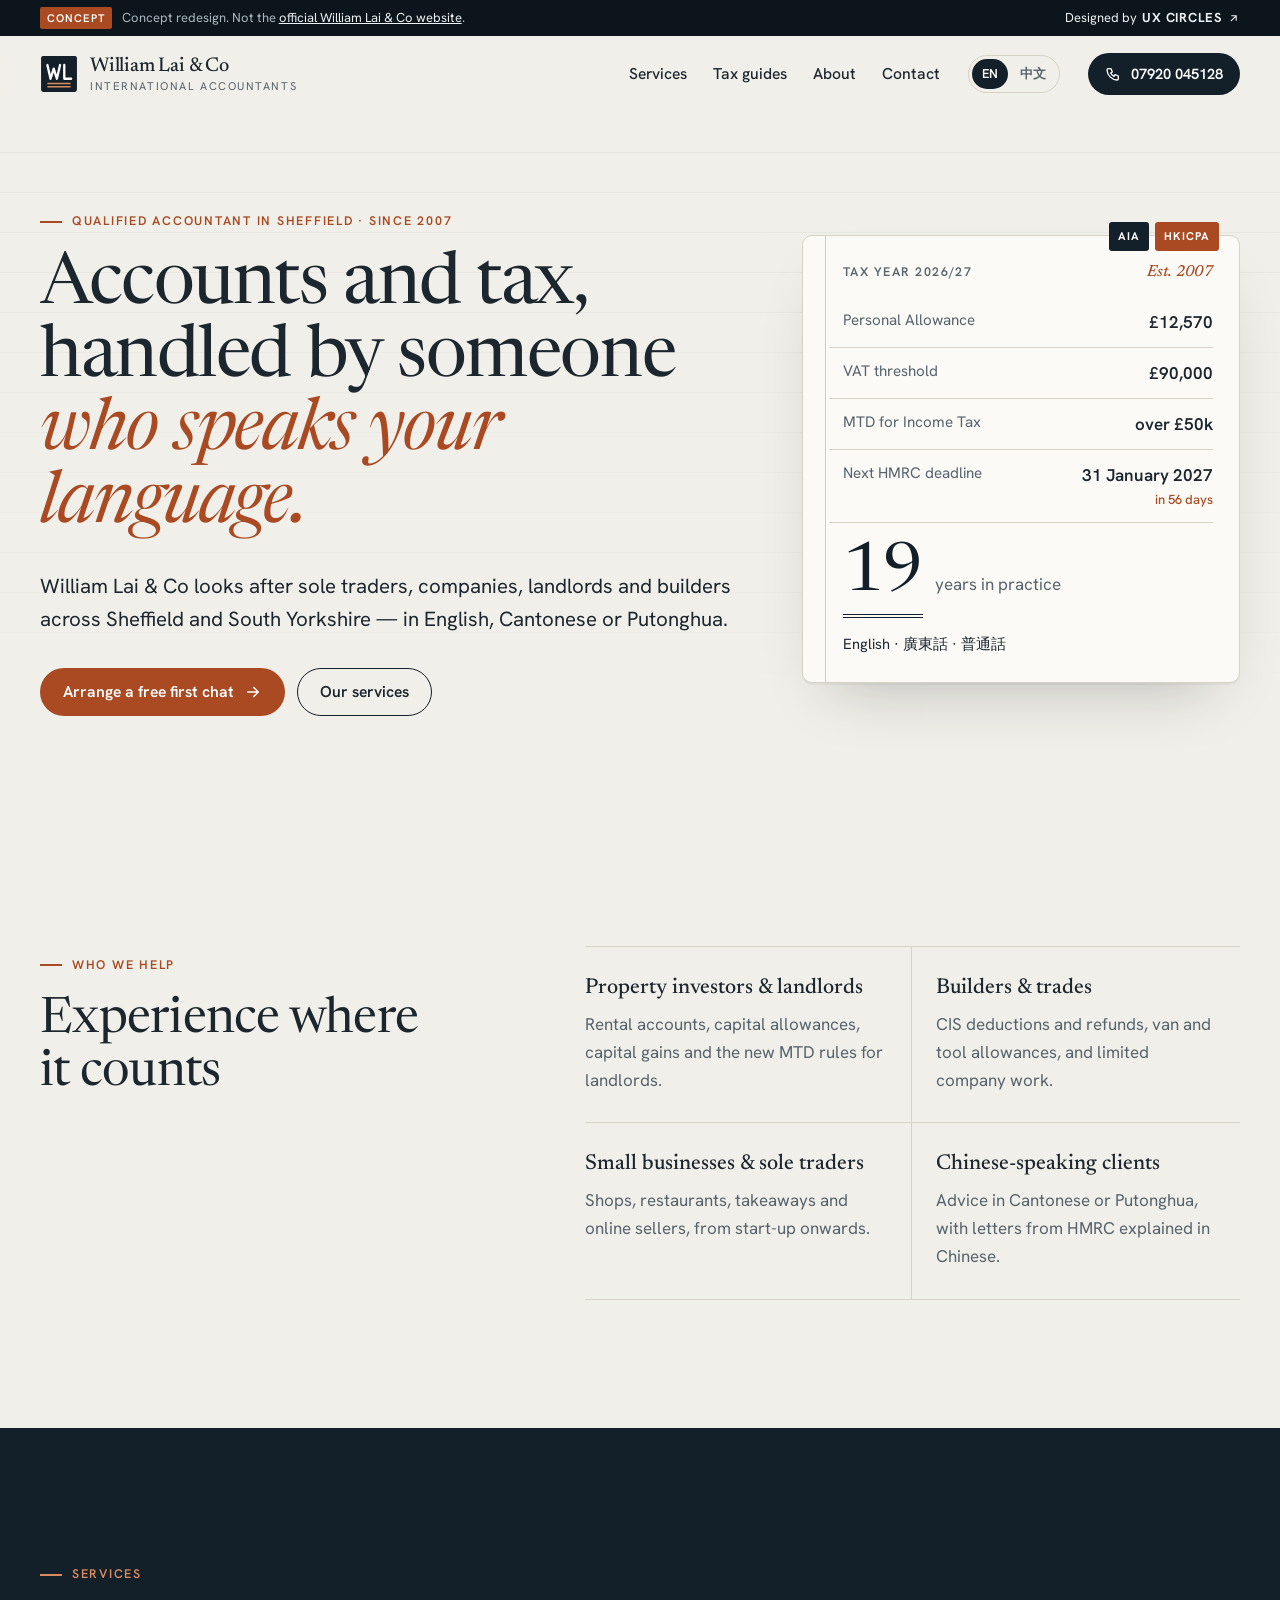
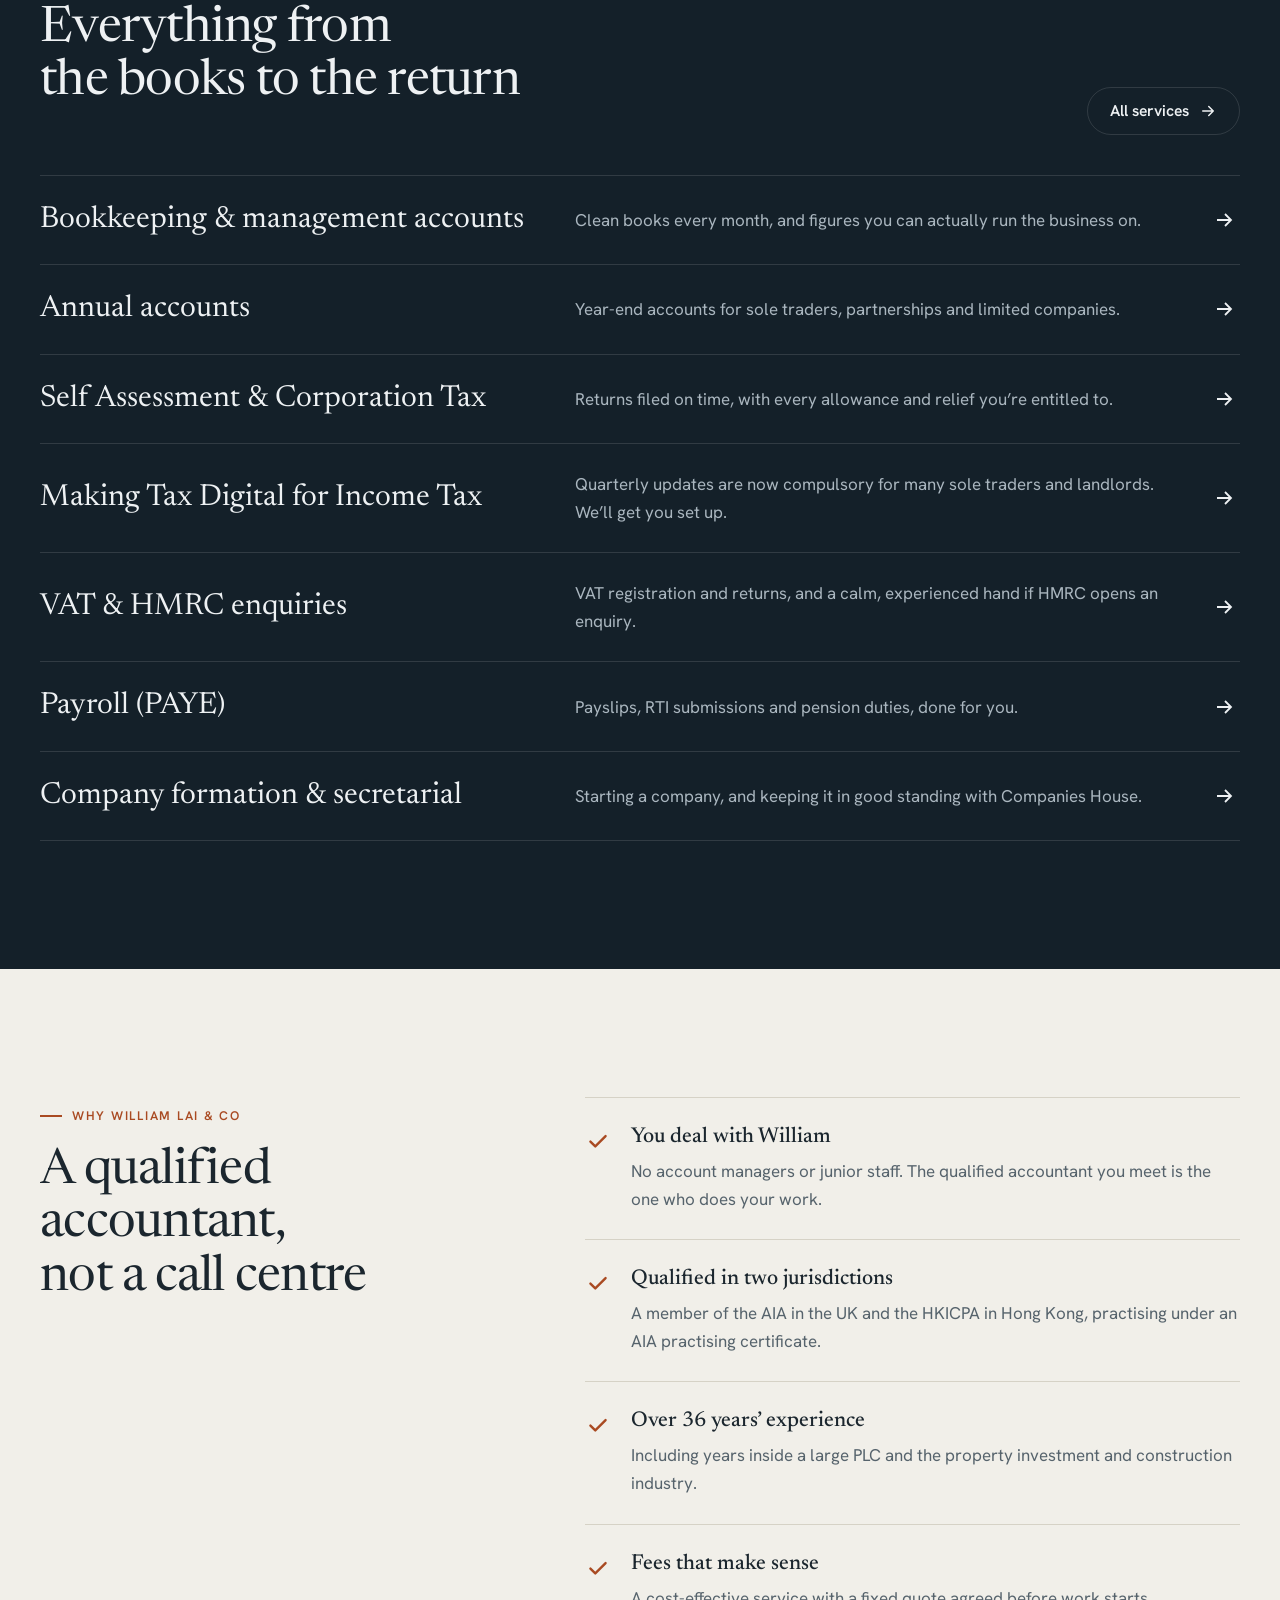
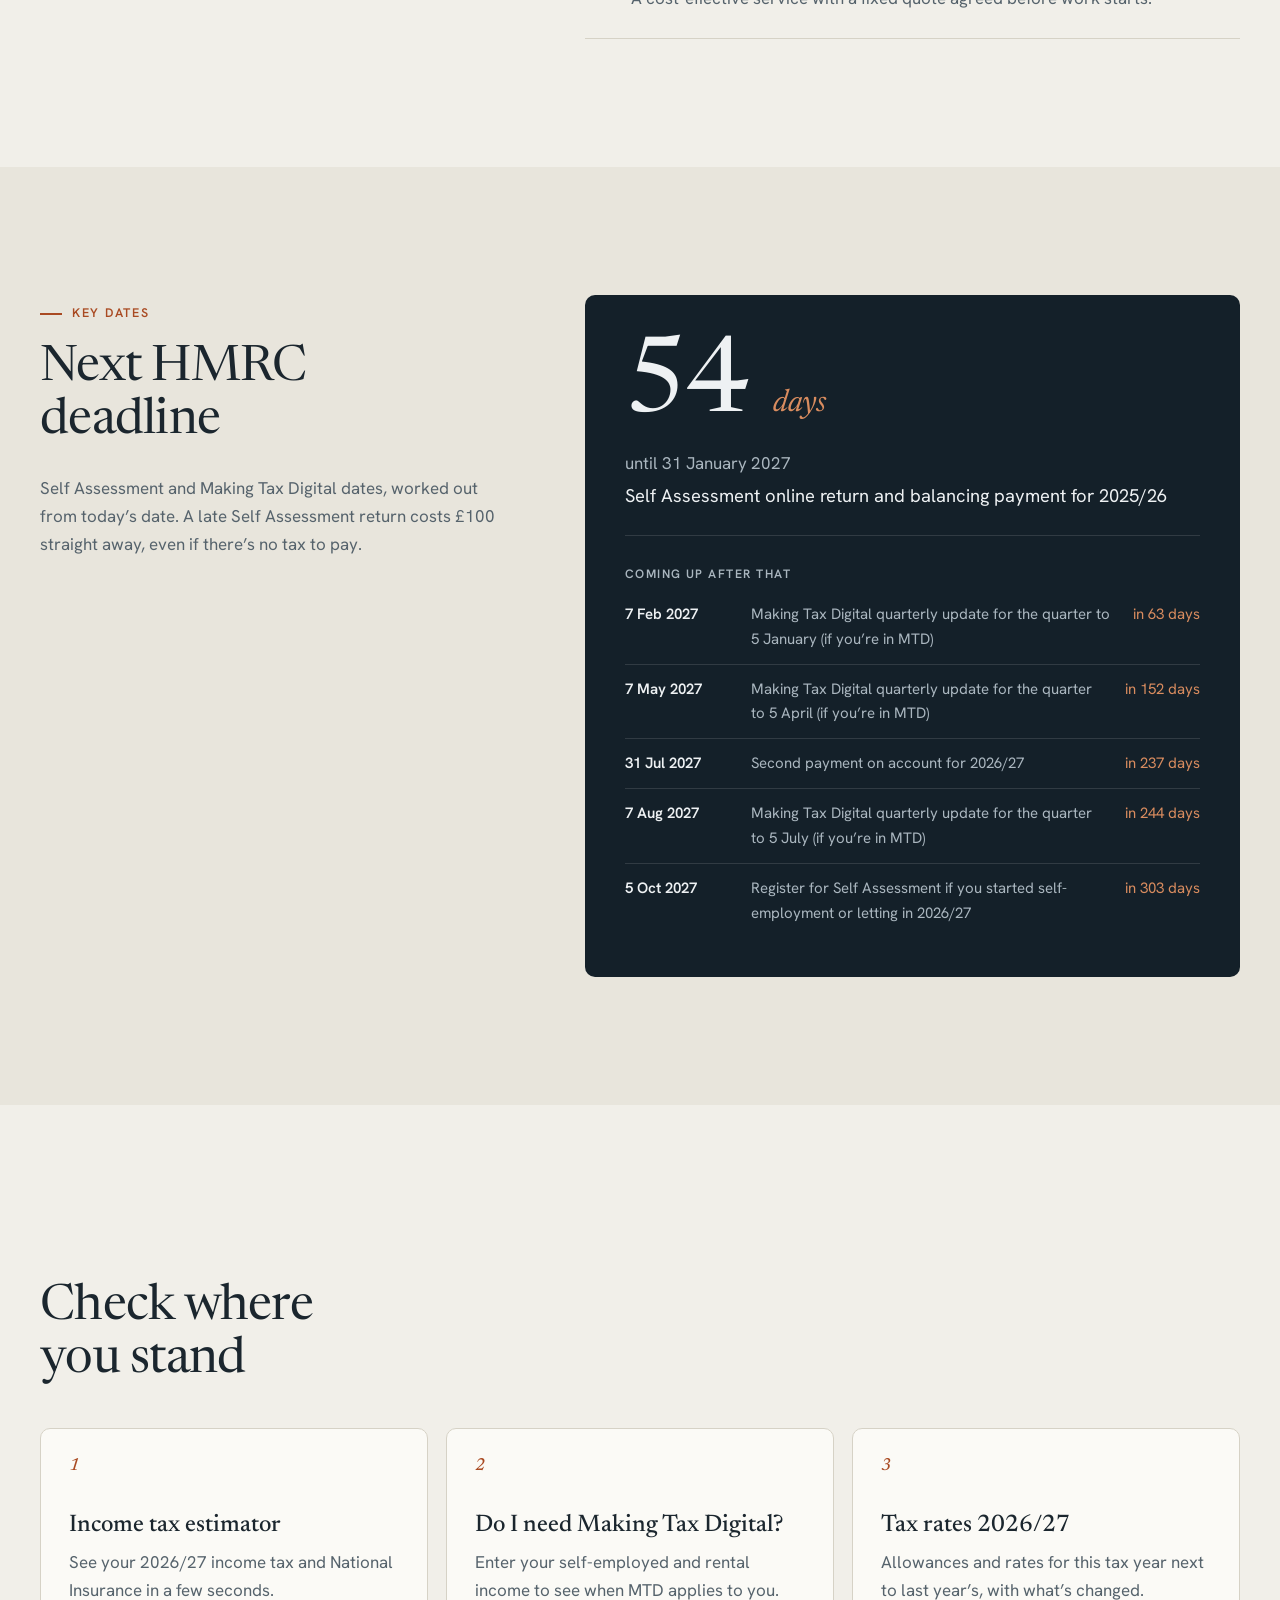
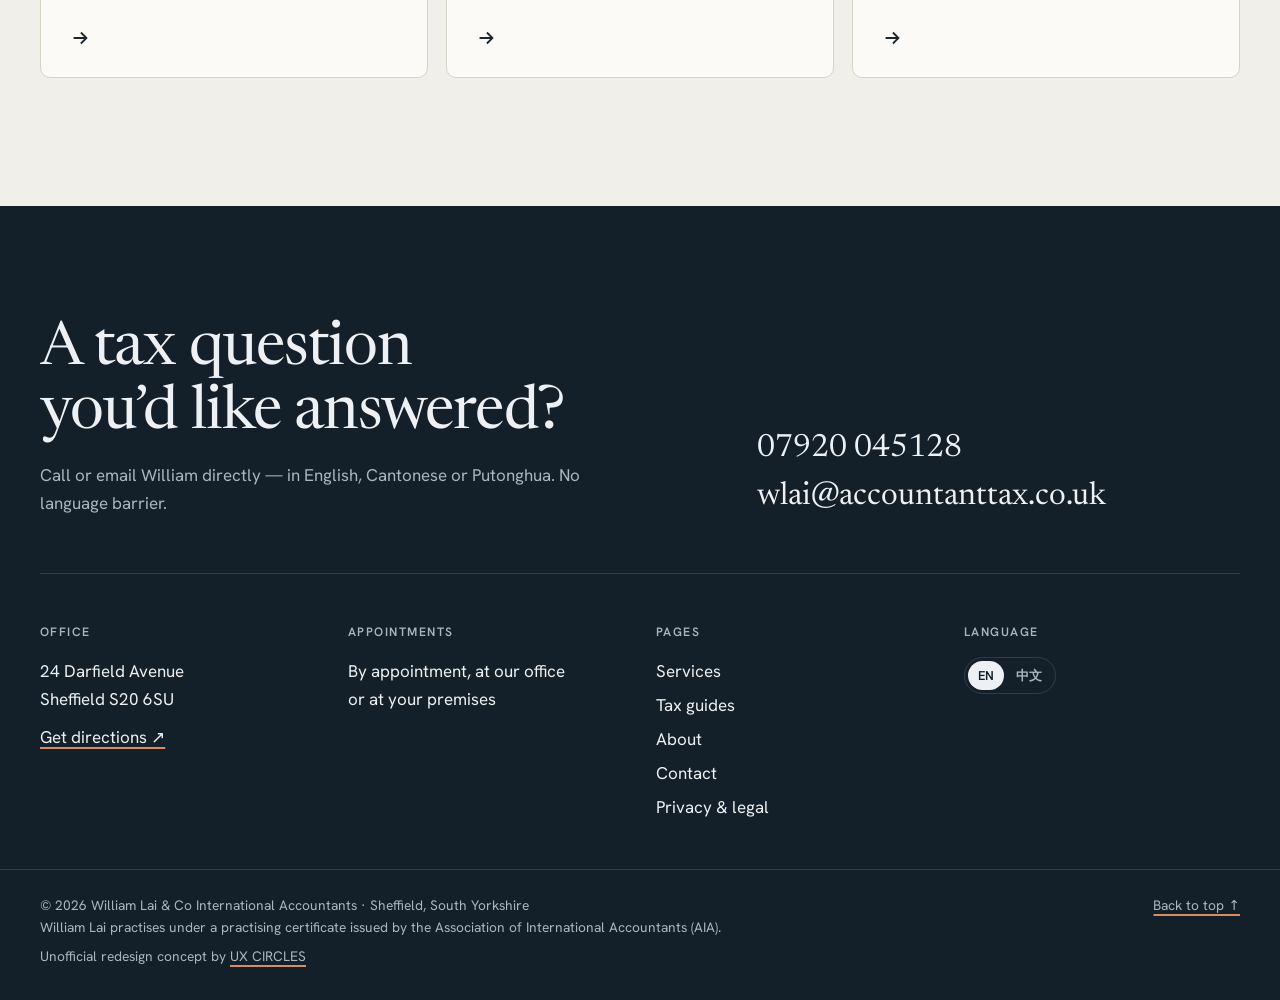
==== index.html @ cf42d985 "Redesign William Lai & Co website (EN + 繁體中文) Static, bilingual concept redesign of accountanttax.co" ====
<!doctype html>
<html lang="en-GB">
<head>
<meta charset="utf-8">
<meta name="viewport" content="width=device-width, initial-scale=1">
<title>William Lai &amp; Co | Accountants in Sheffield · English &amp; Chinese</title>
<meta name="description" content="Qualified accountant in Sheffield since 2007: accounts, Self Assessment, Corporation Tax, VAT, payroll and Making Tax Digital. English, Cantonese and Putonghua.">
<link rel="canonical" href="https://accountanttax.co.uk/">
<link rel="alternate" hreflang="en-GB" href="https://accountanttax.co.uk/">
<link rel="alternate" hreflang="zh-Hant" href="https://accountanttax.co.uk/zh/">
<link rel="alternate" hreflang="x-default" href="https://accountanttax.co.uk/">
<meta property="og:title" content="William Lai &amp; Co | Accountants in Sheffield · English &amp; Chinese">
<meta property="og:description" content="Qualified accountant in Sheffield since 2007: accounts, Self Assessment, Corporation Tax, VAT, payroll and Making Tax Digital. English, Cantonese and Putonghua.">
<meta property="og:type" content="website">
<meta property="og:locale" content="en_GB">
<meta name="theme-color" content="#f1efe9">
<link rel="icon" href="assets/img/favicon.svg" type="image/svg+xml">
<link rel="icon" href="assets/img/favicon.png" type="image/png" sizes="64x64">
<link rel="apple-touch-icon" href="assets/img/apple-touch-icon.png">
<link rel="preload" href="assets/fonts/newsreader.woff2" as="font" type="font/woff2" crossorigin>
<link rel="preload" href="assets/fonts/hanken-grotesk.woff2" as="font" type="font/woff2" crossorigin>
<link rel="stylesheet" href="assets/css/style.css?v=17b1a040">
<script>document.documentElement.classList.add("js")</script>
<script type="application/ld+json">{"@context": "https://schema.org", "@type": "AccountingService", "name": "William Lai & Co International Accountants", "url": "https://accountanttax.co.uk/", "telephone": "+44 7920 045128", "email": "wlai@accountanttax.co.uk", "foundingDate": "2007", "founder": {"@type": "Person", "name": "William Lai", "memberOf": [{"@type": "Organization", "name": "Association of International Accountants"}, {"@type": "Organization", "name": "Hong Kong Institute of Certified Public Accountants"}]}, "address": {"@type": "PostalAddress", "streetAddress": "24 Darfield Avenue", "addressLocality": "Sheffield", "postalCode": "S20 6SU", "addressCountry": "GB"}, "areaServed": ["Sheffield", "South Yorkshire", "United Kingdom"], "knowsLanguage": ["en", "yue", "cmn"]}</script>
</head>
<body class="home">
<a class="skip" href="#main">Skip to content</a>
<div class="concept-bar" role="note">
  <div class="wrap concept-inner">
    <p><span class="concept-tag">Concept</span><span class="concept-long">Concept redesign. Not the <a href="https://accountanttax.co.uk/" target="_blank" rel="noopener">official William Lai &amp; Co website</a>.</span></p>
    <a href="https://ux-circles.com/web" target="_blank" rel="noopener"><span class="concept-by">Designed by </span><strong>UX CIRCLES</strong> <svg viewBox="0 0 24 24" aria-hidden="true"><path d="M7 17 17 7M8 7h9v9"/></svg></a>
  </div>
</div>
<header class="site-header" data-header>
  <div class="wrap header-inner">
    <a class="brand" href="./" aria-label="William Lai &amp; Co — home">
      <svg class="mark" viewBox="0 0 36 36" aria-hidden="true">
  <rect class="mark-box" x="1" y="1" width="34" height="34" rx="2"/>
  <path class="mark-wl" d="M7 9.5l3 13 3-9.5 3 9.5 3-13M23 9.5v13h6.5"/>
  <path class="mark-rule" d="M7 27h22M7 30h22"/>
</svg>
      <span class="brand-text"><span class="brand-name">William Lai &amp; Co</span><span class="brand-sub">International Accountants</span></span>
    </a>
    <nav class="main-nav" aria-label="Main"><a href="services.html">Services</a><a href="guides.html">Tax guides</a><a href="about.html">About</a><a href="contact.html">Contact</a></nav>
    <div class="lang" role="group" aria-label="Language / 語言"><a href="./" lang="en-GB" hreflang="en-GB" aria-current="true">EN</a><a href="zh/" lang="zh-Hant" hreflang="zh-Hant">中文</a></div>
    <a class="btn btn-ink header-cta" href="tel:+447920045128"><svg viewBox="0 0 24 24" aria-hidden="true"><path d="M5 4h4l2 5-2.5 1.5a11 11 0 0 0 5 5L15 13l5 2v4a2 2 0 0 1-2 2A16 16 0 0 1 3 6a2 2 0 0 1 2-2"/></svg><span>07920 045128</span></a>
    <button class="menu-btn" aria-expanded="false" aria-controls="menu"><span class="menu-lines"><span></span><span></span></span><span class="sr">Menu</span></button>
  </div>
</header>
<div class="menu" id="menu" hidden>
  <div class="wrap menu-inner">
    <ul class="menu-links"><li><a href="services.html">Services</a></li><li><a href="guides.html">Tax guides</a></li><li><a href="about.html">About</a></li><li><a href="contact.html">Contact</a></li></ul>
    <div class="menu-foot">
      <a href="tel:+447920045128">07920 045128</a>
      <a href="mailto:wlai@accountanttax.co.uk">wlai@accountanttax.co.uk</a>
      <div class="lang" role="group" aria-label="Language / 語言"><a href="./" lang="en-GB" hreflang="en-GB" aria-current="true">EN</a><a href="zh/" lang="zh-Hant" hreflang="zh-Hant">中文</a></div>
    </div>
  </div>
</div>
<main id="main">
<section class="hero">
  <div class="wrap hero-grid">
    <div class="hero-copy">
      <p class="label reveal-up">Qualified accountant in Sheffield · since 2007</p>
      <h1 class="display split"><span class="line"><span>Accounts and tax,</span></span><span class="line"><span>handled by someone</span></span><span class="line"><span><em>who speaks your language.</em></span></span></h1>
      <p class="lead reveal-up">William Lai &amp; Co looks after sole traders, companies, landlords and builders across Sheffield and South Yorkshire — in English, Cantonese or Putonghua.</p>
      <div class="hero-ctas reveal-up"><a class="btn btn-accent" href="contact.html"><span>Arrange a free first chat</span><svg viewBox="0 0 24 24" aria-hidden="true"><path d="M5 12h14M13 6l6 6-6 6"/></svg></a><a class="btn btn-line" href="services.html">Our services</a></div>
    </div>
    <aside class="ledger reveal-up" aria-label="Tax year 2026/27">
      <p class="ledger-h"><span>Tax year 2026/27</span><span class="ledger-est">Est. 2007</span></p>
      <dl class="ledger-rows">
        <div><dt>Personal Allowance</dt><dd>£12,570</dd></div>
        <div><dt>VAT threshold</dt><dd>£90,000</dd></div>
        <div><dt>MTD for Income Tax</dt><dd>over £50k</dd></div>
        <div class="ledger-next" data-next-deadline hidden><dt>Next HMRC deadline</dt><dd><span data-dl-date></span><small data-dl-in></small></dd></div>
      </dl>
      <div class="ledger-total">
        <p><span class="ledger-num" data-since="2007">19</span><span>years in practice</span></p>
        <p class="ledger-langs">English · 廣東話 · 普通話</p>
      </div>
      <div class="ledger-badges"><span>AIA</span><span>HKICPA</span></div>
    </aside>
  </div>
</section>

<section class="section" aria-labelledby="who-h">
  <div class="wrap split-grid">
    <div class="sticky-col">
      <p class="label reveal-up">Who we help</p>
      <h2 class="h2 split" id="who-h"><span class="line"><span>Experience where</span></span><span class="line"><span>it counts</span></span></h2>
    </div>
    <ul class="who-list">
        <li class="who-item reveal-up"><h3>Property investors &amp; landlords</h3><p>Rental accounts, capital allowances, capital gains and the new MTD rules for landlords.</p></li>
        <li class="who-item reveal-up"><h3>Builders &amp; trades</h3><p>CIS deductions and refunds, van and tool allowances, and limited company work.</p></li>
        <li class="who-item reveal-up"><h3>Small businesses &amp; sole traders</h3><p>Shops, restaurants, takeaways and online sellers, from start-up onwards.</p></li>
        <li class="who-item reveal-up"><h3>Chinese-speaking clients</h3><p>Advice in Cantonese or Putonghua, with letters from HMRC explained in Chinese.</p></li>
    </ul>
  </div>
</section>

<section class="section section-ink" aria-labelledby="svc-h">
  <div class="wrap">
    <div class="sec-head">
      <div><p class="label reveal-up">Services</p>
      <h2 class="h2 split" id="svc-h"><span class="line"><span>Everything from</span></span><span class="line"><span>the books to the return</span></span></h2></div>
      <a class="btn btn-on-ink" href="services.html"><span>All services</span><svg viewBox="0 0 24 24" aria-hidden="true"><path d="M5 12h14M13 6l6 6-6 6"/></svg></a>
    </div>
    <ul class="svc-list">
        <li class="svc-row reveal-up"><a href="services.html#bookkeeping"><span class="svc-t">Bookkeeping &amp; management accounts</span><span class="svc-s">Clean books every month, and figures you can actually run the business on.</span><svg viewBox="0 0 24 24" aria-hidden="true"><path d="M5 12h14M13 6l6 6-6 6"/></svg></a></li>
        <li class="svc-row reveal-up"><a href="services.html#accounts"><span class="svc-t">Annual accounts</span><span class="svc-s">Year-end accounts for sole traders, partnerships and limited companies.</span><svg viewBox="0 0 24 24" aria-hidden="true"><path d="M5 12h14M13 6l6 6-6 6"/></svg></a></li>
        <li class="svc-row reveal-up"><a href="services.html#tax"><span class="svc-t">Self Assessment &amp; Corporation Tax</span><span class="svc-s">Returns filed on time, with every allowance and relief you’re entitled to.</span><svg viewBox="0 0 24 24" aria-hidden="true"><path d="M5 12h14M13 6l6 6-6 6"/></svg></a></li>
        <li class="svc-row reveal-up"><a href="services.html#mtd"><span class="svc-t">Making Tax Digital for Income Tax</span><span class="svc-s">Quarterly updates are now compulsory for many sole traders and landlords. We’ll get you set up.</span><svg viewBox="0 0 24 24" aria-hidden="true"><path d="M5 12h14M13 6l6 6-6 6"/></svg></a></li>
        <li class="svc-row reveal-up"><a href="services.html#vat"><span class="svc-t">VAT &amp; HMRC enquiries</span><span class="svc-s">VAT registration and returns, and a calm, experienced hand if HMRC opens an enquiry.</span><svg viewBox="0 0 24 24" aria-hidden="true"><path d="M5 12h14M13 6l6 6-6 6"/></svg></a></li>
        <li class="svc-row reveal-up"><a href="services.html#payroll"><span class="svc-t">Payroll (PAYE)</span><span class="svc-s">Payslips, RTI submissions and pension duties, done for you.</span><svg viewBox="0 0 24 24" aria-hidden="true"><path d="M5 12h14M13 6l6 6-6 6"/></svg></a></li>
        <li class="svc-row reveal-up"><a href="services.html#company"><span class="svc-t">Company formation &amp; secretarial</span><span class="svc-s">Starting a company, and keeping it in good standing with Companies House.</span><svg viewBox="0 0 24 24" aria-hidden="true"><path d="M5 12h14M13 6l6 6-6 6"/></svg></a></li>
    </ul>
  </div>
</section>

<section class="section" aria-labelledby="why-h">
  <div class="wrap split-grid">
    <div class="sticky-col">
      <p class="label reveal-up">Why William Lai &amp; Co</p>
      <h2 class="h2 split" id="why-h"><span class="line"><span>A qualified accountant,</span></span><span class="line"><span>not a call centre</span></span></h2>
    </div>
    <ul class="why-list">
        <li class="why-item reveal-up"><svg viewBox="0 0 24 24" aria-hidden="true"><path d="m5 12.5 4.5 4.5L19 7.5"/></svg><div><h3>You deal with William</h3><p>No account managers or junior staff. The qualified accountant you meet is the one who does your work.</p></div></li>
        <li class="why-item reveal-up"><svg viewBox="0 0 24 24" aria-hidden="true"><path d="m5 12.5 4.5 4.5L19 7.5"/></svg><div><h3>Qualified in two jurisdictions</h3><p>A member of the AIA in the UK and the HKICPA in Hong Kong, practising under an AIA practising certificate.</p></div></li>
        <li class="why-item reveal-up"><svg viewBox="0 0 24 24" aria-hidden="true"><path d="m5 12.5 4.5 4.5L19 7.5"/></svg><div><h3>Over 36 years’ experience</h3><p>Including years inside a large PLC and the property investment and construction industry.</p></div></li>
        <li class="why-item reveal-up"><svg viewBox="0 0 24 24" aria-hidden="true"><path d="m5 12.5 4.5 4.5L19 7.5"/></svg><div><h3>Fees that make sense</h3><p>A cost-effective service with a fixed quote agreed before work starts.</p></div></li>
    </ul>
  </div>
</section>

<section class="section deadlines" id="key-dates" aria-labelledby="kd-h">
  <div class="wrap dl-grid" data-countdown>
    <div>
      <p class="label reveal-up">Key dates</p>
      <h2 class="h2 split" id="kd-h"><span class="line"><span>Next HMRC</span></span><span class="line"><span>deadline</span></span></h2>
      <p class="muted reveal-up">Self Assessment and Making Tax Digital dates, worked out from today’s date. A late Self Assessment return costs £100 straight away, even if there’s no tax to pay.</p>
    </div>
    <div class="dl-card reveal-up">
      <p class="dl-big"><span data-cd-days>—</span> <span class="dl-unit" data-cd-unit></span></p>
      <p class="dl-until" data-cd-until></p>
      <p class="dl-what" data-cd-what></p>
      <h3 class="dl-after">Coming up after that</h3>
      <ol class="dl-list" data-deadlines></ol>
    </div>
  </div>
</section>

<section class="section" aria-labelledby="tools-h">
  <div class="wrap">
    <p class="label reveal-up">Free tools</p>
    <h2 class="h2 split" id="tools-h"><span class="line"><span>Check where</span></span><span class="line"><span>you stand</span></span></h2>
    <div class="tool-grid">
        <a class="tool-card reveal-up" href="guides.html#estimator"><span class="tool-n">1</span><h3>Income tax estimator</h3><p>See your 2026/27 income tax and National Insurance in a few seconds.</p><svg viewBox="0 0 24 24" aria-hidden="true"><path d="M5 12h14M13 6l6 6-6 6"/></svg></a>
        <a class="tool-card reveal-up" href="guides.html#mtd"><span class="tool-n">2</span><h3>Do I need Making Tax Digital?</h3><p>Enter your self-employed and rental income to see when MTD applies to you.</p><svg viewBox="0 0 24 24" aria-hidden="true"><path d="M5 12h14M13 6l6 6-6 6"/></svg></a>
        <a class="tool-card reveal-up" href="guides.html#rates"><span class="tool-n">3</span><h3>Tax rates 2026/27</h3><p>Allowances and rates for this tax year next to last year’s, with what’s changed.</p><svg viewBox="0 0 24 24" aria-hidden="true"><path d="M5 12h14M13 6l6 6-6 6"/></svg></a>
    </div>
  </div>
</section>
</main>
<footer class="site-footer">
  <div class="wrap">
    <div class="footer-top">
      <div>
        <h2 class="footer-q split"><span class="line"><span>A tax question</span></span><span class="line"><span>you’d like answered?</span></span></h2>
        <p class="footer-lead">Call or email William directly — in English, Cantonese or Putonghua. No language barrier.</p>
      </div>
      <div class="footer-contact">
        <a class="big-link" href="tel:+447920045128">07920 045128</a>
        <a class="big-link" href="mailto:wlai@accountanttax.co.uk">wlai@accountanttax.co.uk</a>
      </div>
    </div>
    <div class="footer-grid">
      <div><h3 class="f-h">Office</h3><p>24 Darfield Avenue<br>Sheffield S20 6SU</p><p><a class="u" href="https://www.google.com/maps/search/?api=1&query=24+Darfield+Avenue+Sheffield+S20+6SU" rel="noopener" target="_blank">Get directions ↗</a></p></div>
      <div><h3 class="f-h">Appointments</h3><p>By appointment, at our office<br>or at your premises</p></div>
      <div><h3 class="f-h">Pages</h3><ul class="f-links"><li><a href="services.html">Services</a></li><li><a href="guides.html">Tax guides</a></li><li><a href="about.html">About</a></li><li><a href="contact.html">Contact</a></li><li><a href="legal.html">Privacy &amp; legal</a></li></ul></div>
      <div><h3 class="f-h">Language</h3><div class="lang" role="group" aria-label="Language / 語言"><a href="./" lang="en-GB" hreflang="en-GB" aria-current="true">EN</a><a href="zh/" lang="zh-Hant" hreflang="zh-Hant">中文</a></div></div>
    </div>
  </div>
  <div class="wrap footer-base">
    <span>© <span data-year>2026</span> William Lai &amp; Co International Accountants · Sheffield, South Yorkshire<br>William Lai practises under a practising certificate issued by the Association of International Accountants (AIA).<br><span class="concept-note">Unofficial redesign concept by <a class="u" href="https://ux-circles.com/web" target="_blank" rel="noopener">UX CIRCLES</a></span></span>
    <a href="#main" class="u">Back to top ↑</a>
  </div>
</footer>
<nav class="action-bar" aria-label="Quick contact">
  <a href="tel:+447920045128"><svg viewBox="0 0 24 24" aria-hidden="true"><path d="M5 4h4l2 5-2.5 1.5a11 11 0 0 0 5 5L15 13l5 2v4a2 2 0 0 1-2 2A16 16 0 0 1 3 6a2 2 0 0 1 2-2"/></svg><span>Call</span></a>
  <a href="mailto:wlai@accountanttax.co.uk"><svg viewBox="0 0 24 24" aria-hidden="true"><rect x="3" y="5" width="18" height="14" rx="2"/><path d="m3 7 9 6 9-6"/></svg><span>Email</span></a>
  <a href="https://www.google.com/maps/search/?api=1&query=24+Darfield+Avenue+Sheffield+S20+6SU" target="_blank" rel="noopener"><svg viewBox="0 0 24 24" aria-hidden="true"><path d="M12 21s-7-6.2-7-12a7 7 0 0 1 14 0c0 5.8-7 12-7 12z"/><circle cx="12" cy="9" r="2.5"/></svg><span>Map</span></a>
</nav>
<script>window.WLAI = {"today": "today", "tomorrow": "tomorrow", "inDays": "in {n} days", "days": "days", "day": "day", "until": "until {date}", "dl": {"jan": "Self Assessment online return and balancing payment for {ty}", "jul": "Second payment on account for {ty}", "oct5": "Register for Self Assessment if you started self-employment or letting in {ty}", "oct31": "Paper Self Assessment return deadline for {ty}", "mtd": "Making Tax Digital quarterly update for the quarter to {end} (if you’re in MTD)"}, "tax": {"tax": "Income tax", "ni": "National Insurance", "total": "Total tax and NI", "take": "Left after tax and NI", "eff": "Overall rate", "pa": "Personal Allowance used", "c1": "Class 1 (employee)", "c4": "Class 4 (self-employed)"}, "mtd": {"in26": "<strong>You’re in from 6 April 2026.</strong> Your 2024/25 qualifying income was over £50,000, so you should already be keeping digital records and sending quarterly updates. The next update is due on {next}.", "in27": "<strong>You’ll need to join from 6 April 2027</strong>, if your 2025/26 qualifying income is also over £30,000. Start using MTD-compatible software before then.", "in28": "<strong>You’ll need to join from 6 April 2028</strong>, if your 2026/27 qualifying income is also over £20,000.", "out": "<strong>Not required yet.</strong> At £20,000 or less, you’re below every threshold announced so far. You can still sign up voluntarily."}, "mailSubject": "Website enquiry", "mailName": "Name", "mailPhone": "Phone", "mailLang": "Preferred language", "mailService": "Service"};</script>
<script src="assets/js/main.js?v=4d3c659e" defer></script>
</body>
</html>
---- assets/css/style.css ----
/* William Lai & Co: steel slate, warm paper and a forged-copper accent */
@font-face { font-family: "Newsreader"; src: url("../fonts/newsreader.woff2") format("woff2"); font-weight: 400 600; font-style: normal; font-display: swap; }
@font-face { font-family: "Newsreader"; src: url("../fonts/newsreader-italic.woff2") format("woff2"); font-weight: 400 600; font-style: italic; font-display: swap; }
@font-face { font-family: "Hanken Grotesk"; src: url("../fonts/hanken-grotesk.woff2") format("woff2"); font-weight: 400 700; font-style: normal; font-display: swap; }
@font-face { font-family: "Noto Serif TC"; src: url("../fonts/noto-serif-tc-600.woff2") format("woff2"); font-weight: 600; font-style: normal; font-display: swap; }

:root {
  --paper: #f1efe9;
  --paper-2: #e8e5dc;
  --card: #fbfaf6;
  --ink: #142029;
  --ink-2: #1d2b36;
  --text: #1b262e;
  --muted: #56636c;
  --line: #d6d2c6;
  --line-ink: rgb(255 255 255 / .12);
  --copper: #a94a22;
  --copper-2: #d98c5f;
  --copper-soft: #f2dfd2;
  --steel: #7a8c99;
  --on-ink: #eef1f3;
  --on-ink-2: #aab6bf;
  --display: "Newsreader", Georgia, "Times New Roman", serif;
  --sans: "Hanken Grotesk", system-ui, -apple-system, "Segoe UI", Roboto, sans-serif;
  --wrap: 1200px;
  --gut: clamp(16px, 4vw, 40px);
  --r: 6px;
  --ease: cubic-bezier(.2, .7, .1, 1);
}
:lang(zh) { --display: "Newsreader", "Noto Serif TC", "Songti TC", "PMingLiU", serif; --sans: "Hanken Grotesk", "PingFang TC", "Microsoft JhengHei", "Noto Sans TC", system-ui, sans-serif; }

*, *::before, *::after { box-sizing: border-box; }
html { -webkit-text-size-adjust: 100%; scroll-padding-top: 110px; }
body { margin: 0; background: var(--paper); color: var(--text); font: 400 1.0625rem/1.65 var(--sans); -webkit-font-smoothing: antialiased; overflow-x: clip; }
:lang(zh) body { line-height: 1.85; }
img, svg { display: block; max-width: 100%; }
a { color: inherit; }
h1, h2, h3 { margin: 0; font-weight: 500; }
p { margin: 0 0 1em; }
ul, ol { margin: 0; padding: 0; list-style: none; }
button, input, select, textarea { font: inherit; color: inherit; }
:focus-visible { outline: 2px solid var(--copper); outline-offset: 3px; border-radius: 2px; }
.sr { position: absolute; width: 1px; height: 1px; overflow: hidden; clip: rect(0 0 0 0); white-space: nowrap; }
.skip { position: absolute; left: 12px; top: -60px; z-index: 100; background: var(--ink); color: #fff; padding: 10px 14px; border-radius: var(--r); }
.skip:focus { top: 12px; }
.wrap { width: 100%; max-width: calc(var(--wrap) + var(--gut) * 2); margin: 0 auto; padding: 0 var(--gut); }

/* ---------------------------------------------------------------- type */
.display { font: 400 clamp(2.5rem, 5.6vw, 4.6rem)/1.02 var(--display); letter-spacing: -.02em; font-variation-settings: "opsz" 72; }
.display em, .page-title em { font-style: italic; color: var(--copper); }
.page-title { font: 400 clamp(2.4rem, 5.6vw, 4.4rem)/1.04 var(--display); letter-spacing: -.02em; font-variation-settings: "opsz" 72; }
.h2 { font: 400 clamp(2rem, 4vw, 3.1rem)/1.08 var(--display); letter-spacing: -.015em; margin-bottom: .5em; font-variation-settings: "opsz" 60; }
.h3 { font: 500 clamp(1.35rem, 2.2vw, 1.7rem)/1.2 var(--display); margin-bottom: .5em; }
:lang(zh) .display, :lang(zh) .page-title, :lang(zh) .h2, :lang(zh) .h3 { font-weight: 600; letter-spacing: .01em; line-height: 1.22; }
.label { display: inline-flex; align-items: center; gap: 10px; font-size: .78rem; font-weight: 600; letter-spacing: .14em; text-transform: uppercase; color: var(--copper); margin-bottom: 18px; }
.label::before { content: ""; width: 22px; height: 2px; background: currentColor; }
:lang(zh) .label { letter-spacing: .1em; }
.lead { font-size: clamp(1.1rem, 1.6vw, 1.28rem); line-height: 1.6; color: var(--text); max-width: 38em; }
.muted { color: var(--muted); }
.mini { font-size: .76rem; font-weight: 600; letter-spacing: .12em; text-transform: uppercase; color: var(--muted); margin: 0 0 10px; }
.fine { font-size: .86rem; color: var(--muted); margin-top: 14px; }
.u { text-decoration: underline; text-decoration-color: var(--copper); text-underline-offset: 4px; text-decoration-thickness: 1.5px; }
.u:hover { color: var(--copper); }

/* reveal: headline lines slide up; blocks fade up */
.split .line { display: block; overflow: hidden; padding-bottom: .06em; margin-bottom: -.06em; }
.split .line > span { display: inline-block; }
.js .split .line > span { transform: translateY(105%); transition: transform .9s var(--ease); }
.js .split.is-in .line > span { transform: none; }
.js .split .line:nth-child(2) > span { transition-delay: .08s; }
.js .split .line:nth-child(3) > span { transition-delay: .16s; }
.js .reveal-up { opacity: 0; transform: translateY(18px); transition: opacity .8s var(--ease), transform .8s var(--ease); }
.js .reveal-up.is-in { opacity: 1; transform: none; }
@media (prefers-reduced-motion: reduce) {
  .js .split .line > span, .js .reveal-up { transform: none !important; opacity: 1 !important; transition: none !important; }
  * { scroll-behavior: auto !important; }
}

/* ---------------------------------------------------------------- buttons */
.btn { display: inline-flex; align-items: center; gap: 10px; min-height: 48px; padding: 0 22px; border-radius: 999px; font-weight: 600; font-size: .98rem; text-decoration: none; border: 1.5px solid transparent; cursor: pointer; transition: background .25s, color .25s, border-color .25s, transform .25s var(--ease); }
.btn svg { width: 18px; height: 18px; fill: none; stroke: currentColor; stroke-width: 2; stroke-linecap: round; stroke-linejoin: round; transition: transform .3s var(--ease); }
.btn:hover svg { transform: translateX(4px); }
.btn-accent { background: var(--copper); color: #fff; }
.btn-accent:hover { background: #8e3b19; }
.btn-ink { background: var(--ink); color: #fff; }
.btn-ink:hover { background: var(--copper); }
.btn-line { border-color: var(--ink); }
.btn-line:hover { background: var(--ink); color: #fff; }
.btn-on-ink { border-color: var(--line-ink); color: var(--on-ink); }
.btn-on-ink:hover { background: var(--on-ink); color: var(--ink); }

/* ---------------------------------------------------------------- concept bar */
.concept-bar { background: #0c151b; color: var(--on-ink-2); font-size: 13px; position: relative; z-index: 31; }
.concept-inner { display: flex; justify-content: space-between; align-items: center; gap: 16px; min-height: 36px; }
.concept-inner p { margin: 0; display: flex; gap: 10px; align-items: center; min-width: 0; }
.concept-long { overflow: hidden; text-overflow: ellipsis; white-space: nowrap; }
.concept-tag { flex-shrink: 0; background: var(--copper); color: #fff; font-weight: 600; font-size: 11px; letter-spacing: .1em; text-transform: uppercase; padding: 2px 7px; border-radius: 2px; }
.concept-bar a { color: var(--on-ink); }
.concept-inner > a { display: inline-flex; align-items: center; gap: 5px; text-decoration: none; white-space: nowrap; }
.concept-inner > a strong { letter-spacing: .06em; }
.concept-inner > a svg { width: 13px; height: 13px; fill: none; stroke: currentColor; stroke-width: 2; }
.concept-inner > a:hover { color: var(--copper-2); }

/* ---------------------------------------------------------------- header */
.site-header { position: sticky; top: 0; z-index: 30; background: rgb(241 239 233 / .92); backdrop-filter: blur(12px) saturate(1.2); -webkit-backdrop-filter: blur(12px) saturate(1.2); border-bottom: 1px solid transparent; transition: transform .4s var(--ease), border-color .3s; }
.site-header.is-scrolled { border-bottom-color: var(--line); }
.site-header.is-hidden { transform: translateY(-100%); }
.header-inner { display: flex; align-items: center; gap: 28px; height: 76px; }
.brand { display: flex; align-items: center; gap: 12px; text-decoration: none; margin-right: auto; }
.mark { width: 38px; height: 38px; flex-shrink: 0; }
.mark-box { fill: var(--ink); }
.mark-wl { fill: none; stroke: #fff; stroke-width: 2.2; stroke-linecap: round; stroke-linejoin: round; }
.mark-rule { fill: none; stroke: var(--copper-2); stroke-width: 1.4; }
.brand-text { display: flex; flex-direction: column; line-height: 1.1; }
.brand-name { font: 500 1.25rem/1.1 var(--display); letter-spacing: -.01em; }
.brand-sub { font-size: .7rem; letter-spacing: .14em; text-transform: uppercase; color: var(--muted); margin-top: 3px; }
:lang(zh) .brand-sub { letter-spacing: .2em; }
.main-nav { display: flex; gap: 26px; }
.main-nav a { text-decoration: none; font-weight: 500; font-size: .98rem; position: relative; padding: 6px 0; }
.main-nav a::after { content: ""; position: absolute; left: 0; right: 0; bottom: 0; height: 2px; background: var(--copper); transform: scaleX(0); transform-origin: left; transition: transform .35s var(--ease); }
.main-nav a:hover::after, .main-nav a[aria-current="page"]::after { transform: scaleX(1); }
.lang { display: inline-flex; border: 1px solid var(--line); border-radius: 999px; padding: 3px; gap: 2px; }
.lang a { text-decoration: none; font-size: .8rem; font-weight: 600; padding: 4px 10px; border-radius: 999px; color: var(--muted); }
.lang a[aria-current="true"] { background: var(--ink); color: #fff; }
.lang a:not([aria-current]):hover { color: var(--text); }
.header-cta { min-height: 42px; padding: 0 16px; font-size: .92rem; }
.header-cta svg { width: 16px; height: 16px; }
.menu-btn { display: none; width: 46px; height: 46px; border: 1px solid var(--line); background: var(--card); border-radius: 999px; cursor: pointer; align-items: center; justify-content: center; }
.menu-lines { display: grid; gap: 6px; width: 18px; }
.menu-lines span { height: 2px; background: var(--ink); transition: transform .35s var(--ease); }
.menu-open .menu-lines span:first-child { transform: translateY(4px) rotate(45deg); }
.menu-open .menu-lines span:last-child { transform: translateY(-4px) rotate(-45deg); }
.menu { position: fixed; inset: 0; z-index: 29; background: var(--ink); color: var(--on-ink); padding-top: 140px; opacity: 0; transition: opacity .35s var(--ease); overflow-y: auto; }
.menu.is-open { opacity: 1; }
.menu-links a { display: block; text-decoration: none; font: 400 clamp(2.2rem, 9vw, 3rem)/1.25 var(--display); padding: 6px 0; border-bottom: 1px solid var(--line-ink); }
.menu-links a[aria-current="page"] { color: var(--copper-2); }
.menu-foot { display: grid; gap: 10px; margin: 32px 0 120px; }
.menu-foot a { color: var(--on-ink-2); }
.menu-foot .lang { border-color: var(--line-ink); width: max-content; }
.menu-foot .lang a[aria-current="true"] { background: var(--on-ink); color: var(--ink); }
.menu-open .site-header { background: var(--ink); color: var(--on-ink); }
.menu-open .brand-sub { color: var(--on-ink-2); }
.menu-open .mark-box { fill: var(--copper); }
.menu-open .menu-btn { background: transparent; border-color: var(--line-ink); }
.menu-open .menu-lines span { background: #fff; }

/* ---------------------------------------------------------------- sections */
.section { padding: clamp(72px, 10vw, 128px) 0; }
.section-tight { padding-top: 24px; }
.section-ink { background: var(--ink); color: var(--on-ink); }
.section-ink .label { color: var(--copper-2); }
.section-ink .muted, .section-ink .fine { color: var(--on-ink-2); }
.section-tint { background: var(--paper-2); }
.split-grid { display: grid; grid-template-columns: minmax(0, 5fr) minmax(0, 7fr); gap: clamp(32px, 6vw, 96px); align-items: start; }
.sticky-col { position: sticky; top: 120px; }
.sec-head { display: flex; justify-content: space-between; align-items: end; gap: 24px; margin-bottom: 40px; flex-wrap: wrap; }

/* ---------------------------------------------------------------- hero */
.hero { padding: clamp(48px, 7vw, 96px) 0 clamp(64px, 8vw, 112px); position: relative; }
.hero::before { content: ""; position: absolute; inset: 0; background-image: repeating-linear-gradient(to bottom, transparent 0 39px, rgb(20 32 41 / .05) 39px 40px); mask-image: linear-gradient(to bottom, #000 0%, transparent 85%); -webkit-mask-image: linear-gradient(to bottom, #000 0%, transparent 85%); pointer-events: none; }
.hero-grid { position: relative; display: grid; grid-template-columns: minmax(0, 7fr) minmax(0, 4.4fr); gap: clamp(32px, 5vw, 72px); align-items: center; }
.hero .lead { margin: 28px 0 32px; }
.hero-ctas { display: flex; flex-wrap: wrap; gap: 12px; }

/* the ledger card */
.ledger { background: var(--card); border: 1px solid var(--line); border-radius: 10px; padding: 26px 26px 22px; box-shadow: 0 30px 60px -30px rgb(20 32 41 / .28), 0 2px 0 rgb(20 32 41 / .04); position: relative; }
.ledger::before { content: ""; position: absolute; left: 22px; top: 0; bottom: 0; width: 1px; background: rgb(169 74 34 / .3); }
.ledger-h { display: flex; justify-content: space-between; align-items: baseline; padding-left: 14px; font-weight: 600; font-size: .78rem; letter-spacing: .12em; text-transform: uppercase; color: var(--muted); margin-bottom: 14px; }
.ledger-est { font: italic 500 1rem var(--display); letter-spacing: 0; text-transform: none; color: var(--copper); }
.ledger-rows { margin: 0; }
.ledger-rows > div { display: flex; justify-content: space-between; gap: 16px; padding: 11px 0 11px 14px; border-bottom: 1px solid var(--line); }
.ledger-rows dt { color: var(--muted); font-size: .95rem; }
.ledger-rows dd { margin: 0; font-weight: 600; font-variant-numeric: tabular-nums; text-align: right; }
.ledger-next dd { display: flex; flex-direction: column; align-items: flex-end; }
.ledger-next small { font-weight: 500; color: var(--copper); font-size: .82rem; }
.ledger-total { padding: 18px 0 4px 14px; }
.ledger-total p:first-child { display: flex; align-items: baseline; gap: 12px; margin: 0; }
.ledger-num { font: 400 4.2rem/1 var(--display); color: var(--ink); font-variant-numeric: tabular-nums; padding-bottom: 6px; border-bottom: 4px double var(--ink); }
.ledger-total span:not(.ledger-num) { color: var(--muted); }
.ledger-langs { margin: 14px 0 0; font-size: .92rem; }
.ledger-badges { position: absolute; top: -14px; right: 20px; display: flex; gap: 6px; }
.ledger-badges span { background: var(--ink); color: #fff; font-size: .7rem; font-weight: 700; letter-spacing: .1em; padding: 5px 9px; border-radius: 3px; }
.ledger-badges span + span { background: var(--copper); }

/* ---------------------------------------------------------------- lists */
.who-list { display: grid; grid-template-columns: 1fr 1fr; gap: 0; border-top: 1px solid var(--line); }
.who-item { padding: 28px 24px 28px 0; border-bottom: 1px solid var(--line); }
.who-item:nth-child(odd) { border-right: 1px solid var(--line); }
.who-item:nth-child(even) { padding-left: 24px; }
.who-item h3 { font: 500 1.35rem/1.25 var(--display); margin-bottom: 8px; }
.who-item p { color: var(--muted); margin: 0; }

.svc-list { border-top: 1px solid var(--line-ink); }
.svc-row a { display: grid; grid-template-columns: minmax(0, 5fr) minmax(0, 6fr) 28px; gap: 24px; align-items: center; padding: 26px 0; border-bottom: 1px solid var(--line-ink); text-decoration: none; transition: padding .35s var(--ease), color .25s; }
.svc-t { font: 400 clamp(1.4rem, 2.4vw, 1.9rem)/1.2 var(--display); }
.svc-s { color: var(--on-ink-2); }
.svc-row svg { width: 24px; height: 24px; fill: none; stroke: currentColor; stroke-width: 1.8; transition: transform .35s var(--ease); }
.svc-row a:hover { padding-left: 12px; color: var(--copper-2); }
.svc-row a:hover svg { transform: translateX(6px); }

.why-list { display: grid; gap: 0; border-top: 1px solid var(--line); }
.why-item { display: grid; grid-template-columns: 28px 1fr; gap: 18px; padding: 26px 0; border-bottom: 1px solid var(--line); }
.why-item svg { width: 26px; height: 26px; fill: none; stroke: var(--copper); stroke-width: 2.2; stroke-linecap: round; stroke-linejoin: round; margin-top: 4px; }
.why-item h3 { font: 500 1.35rem/1.25 var(--display); margin-bottom: 6px; }
.why-item p { margin: 0; color: var(--muted); }

.tool-grid { display: grid; grid-template-columns: repeat(3, 1fr); gap: 18px; margin-top: 40px; }
.tool-card { position: relative; display: flex; flex-direction: column; background: var(--card); border: 1px solid var(--line); border-radius: 10px; padding: 28px; text-decoration: none; min-height: 250px; transition: transform .35s var(--ease), box-shadow .35s, border-color .3s; }
.tool-card:hover { transform: translateY(-4px); box-shadow: 0 24px 40px -24px rgb(20 32 41 / .35); border-color: var(--copper); }
.tool-n { font: italic 500 1.1rem var(--display); color: var(--copper); margin-bottom: auto; }
.tool-card h3 { font: 500 1.5rem/1.2 var(--display); margin: 32px 0 8px; }
.tool-card p { color: var(--muted); margin: 0 0 18px; }
.tool-card svg { width: 22px; height: 22px; fill: none; stroke: currentColor; stroke-width: 2; margin-top: auto; transition: transform .35s var(--ease); }
.tool-card:hover svg { transform: translateX(6px); color: var(--copper); }

/* numbered steps with a scroll-linked copper line */
.steps { position: relative; display: grid; gap: 0; --p: 0; }
.steps::before, .steps::after { content: ""; position: absolute; left: 21px; top: 22px; bottom: 22px; width: 2px; background: var(--line); }
.steps::after { background: var(--copper); transform-origin: top; transform: scaleY(var(--p)); }
.step { position: relative; z-index: 1; display: grid; grid-template-columns: 44px 1fr; gap: 22px; padding: 0 0 36px; }
.step:last-child { padding-bottom: 0; }
.step-n { width: 44px; height: 44px; border-radius: 50%; background: var(--paper); border: 2px solid var(--ink); display: grid; place-items: center; font: 500 1.15rem var(--display); }
.section-tint .step-n { background: var(--paper-2); }
.step h3 { font: 500 1.35rem/1.25 var(--display); margin: 8px 0 6px; }
.step p { margin: 0; color: var(--muted); }

/* ---------------------------------------------------------------- deadlines */
.deadlines { background: var(--paper-2); }
.dl-grid { display: grid; grid-template-columns: minmax(0, 5fr) minmax(0, 7fr); gap: clamp(32px, 6vw, 96px); align-items: start; }
.dl-card { background: var(--ink); color: var(--on-ink); border-radius: 10px; padding: clamp(24px, 4vw, 40px); }
.dl-big { font: 400 clamp(4rem, 9vw, 6.5rem)/1 var(--display); margin: 0; font-variant-numeric: tabular-nums; }
.dl-unit { font-size: .3em; color: var(--copper-2); font-style: italic; }
.dl-until { color: var(--on-ink-2); margin: 10px 0 4px; }
.dl-what { font-size: 1.15rem; margin: 0 0 28px; padding-bottom: 24px; border-bottom: 1px solid var(--line-ink); }
.dl-after { font-size: .76rem; font-weight: 600; letter-spacing: .12em; text-transform: uppercase; color: var(--on-ink-2); margin-bottom: 6px; }
.dl-list li { display: grid; grid-template-columns: 110px 1fr auto; gap: 16px; padding: 12px 0; border-bottom: 1px solid var(--line-ink); font-size: .94rem; }
.dl-list li:last-child { border-bottom: 0; }
.dl-d { font-weight: 600; font-variant-numeric: tabular-nums; }
.dl-l { color: var(--on-ink-2); }
.dl-in { color: var(--copper-2); white-space: nowrap; }

/* ---------------------------------------------------------------- page hero */
.page-hero { padding: clamp(56px, 8vw, 104px) 0 clamp(40px, 5vw, 64px); border-bottom: 1px solid var(--line); margin-bottom: clamp(40px, 5vw, 64px); }
.page-lead { font-size: clamp(1.1rem, 1.6vw, 1.25rem); max-width: 40em; margin-top: 24px; color: var(--muted); }

/* ---------------------------------------------------------------- services page */
.svc-layout { display: grid; grid-template-columns: 260px minmax(0, 1fr); gap: clamp(32px, 6vw, 96px); padding-bottom: clamp(72px, 10vw, 120px); }
.toc { position: sticky; top: 110px; align-self: start; }
.toc a { display: block; text-decoration: none; padding: 8px 0 8px 14px; border-left: 2px solid var(--line); color: var(--muted); font-size: .95rem; transition: color .25s, border-color .25s; }
.toc a:hover, .toc a.is-active { color: var(--text); border-left-color: var(--copper); }
.svc-section { padding: 0 0 48px; margin-bottom: 48px; border-bottom: 1px solid var(--line); }
.svc-section:last-child { border-bottom: 0; margin-bottom: 0; }
.svc-sum { font-size: 1.12rem; max-width: 36em; }
.ticks { display: grid; gap: 10px; margin-bottom: 22px; }
.ticks li { display: grid; grid-template-columns: 22px 1fr; gap: 12px; }
.ticks svg { width: 20px; height: 20px; margin-top: 3px; fill: none; stroke: var(--copper); stroke-width: 2.4; stroke-linecap: round; stroke-linejoin: round; }
.ask { font-weight: 600; }

/* ---------------------------------------------------------------- guides */
.jump { display: flex; flex-wrap: wrap; gap: 8px; margin-top: -24px; }
.jump a { text-decoration: none; border: 1px solid var(--line); border-radius: 999px; padding: 8px 16px; font-size: .92rem; background: var(--card); transition: border-color .25s, color .25s; }
.jump a:hover { border-color: var(--copper); color: var(--copper); }
.tool { background: var(--card); border: 1px solid var(--line); border-radius: 10px; padding: clamp(22px, 3vw, 34px); box-shadow: 0 30px 60px -36px rgb(20 32 41 / .3); }
.field { display: grid; gap: 6px; margin-bottom: 18px; }
.field > span:first-child { font-size: .9rem; font-weight: 600; }
.field input, .field select, .field textarea { width: 100%; border: 1.5px solid var(--line); background: #fff; border-radius: var(--r); padding: 12px 14px; min-height: 48px; transition: border-color .2s; }
.field input:focus, .field select:focus, .field textarea:focus { border-color: var(--ink); outline: none; box-shadow: 0 0 0 3px rgb(169 74 34 / .18); }
.field [aria-invalid="true"] { border-color: #b3261e; }
.money { position: relative; display: block; }
.money > span { position: absolute; left: 16px; top: 50%; transform: translateY(-50%); font: 400 1.6rem var(--display); color: var(--muted); }
.money input { font: 400 1.8rem var(--display); padding-left: 40px; min-height: 60px; font-variant-numeric: tabular-nums; }
.seg { border: 0; padding: 0; margin: 0 0 22px; display: flex; flex-wrap: wrap; gap: 8px; }
.seg legend { font-size: .9rem; font-weight: 600; margin-bottom: 6px; padding: 0; }
.seg label { cursor: pointer; }
.seg input { position: absolute; opacity: 0; pointer-events: none; }
.seg span { display: inline-block; border: 1.5px solid var(--line); border-radius: 999px; padding: 9px 16px; font-size: .95rem; transition: all .2s; }
.seg input:checked + span { background: var(--ink); border-color: var(--ink); color: #fff; }
.seg input:focus-visible + span { outline: 2px solid var(--copper); outline-offset: 2px; }
.tool-out { margin: 0; border-top: 1px solid var(--line); }
.tool-out > div { display: flex; justify-content: space-between; gap: 12px; padding: 10px 0; border-bottom: 1px solid var(--line); }
.tool-out dt { color: var(--muted); }
.tool-out dd { margin: 0; font-weight: 600; font-variant-numeric: tabular-nums; text-align: right; }
.tool-out dd small { display: block; font-weight: 400; color: var(--muted); font-size: .8rem; }
.tool-out .total dd { font: 500 1.5rem var(--display); }
.tool-out .take dd { color: var(--copper); font: 500 1.5rem var(--display); }
.bar { display: flex; height: 10px; border-radius: 99px; background: var(--copper-soft); overflow: hidden; margin-top: 16px; }
.bar span { height: 100%; transition: width .5s var(--ease); width: 0; }
.bar-tax { background: var(--ink); }
.bar-ni { background: var(--steel); }
.mtd-out { min-height: 120px; border-radius: var(--r); padding: 18px 20px; background: var(--paper); border-left: 4px solid var(--steel); margin-bottom: 18px; }
.mtd-out[data-state="in26"], .mtd-out[data-state="in27"] { border-left-color: var(--copper); background: var(--copper-soft); }
.mtd-out p { margin: 0; }
.tbl { width: 100%; border-collapse: collapse; margin: 8px 0 20px; font-size: .95rem; }
.tbl th, .tbl td { text-align: left; padding: 10px 12px 10px 0; border-bottom: 1px solid var(--line); vertical-align: top; }
.tbl td:nth-child(2) { font-weight: 600; white-space: nowrap; }
.tbl td:last-child { color: var(--muted); }
.rates-wrap { overflow-x: auto; margin-top: 28px; border: 1px solid var(--line); border-radius: 10px; background: var(--card); }
.rates { width: 100%; border-collapse: collapse; min-width: 560px; font-variant-numeric: tabular-nums; }
.rates th, .rates td { padding: 13px 20px; text-align: left; border-bottom: 1px solid var(--line); font-weight: 400; }
.rates thead th { font-size: .76rem; font-weight: 600; letter-spacing: .12em; text-transform: uppercase; color: var(--muted); background: var(--paper-2); }
.rates td { white-space: nowrap; text-align: right; width: 22%; }
.rates thead th:not(:first-child) { text-align: right; }
.rates td:nth-child(2) { background: rgb(169 74 34 / .05); }
.rates td:last-child { color: var(--muted); }
.rates td b { color: var(--copper); }
.rates .grp th { font: 500 1.2rem var(--display); padding-top: 22px; color: var(--ink); background: transparent; }
.rates tbody:last-child tr:last-child > * { border-bottom: 0; }
.coming { margin-top: 40px; background: var(--ink); color: var(--on-ink); border-radius: 10px; padding: clamp(24px, 4vw, 36px); }
.coming ul { display: grid; gap: 12px; }
.coming li { padding-left: 22px; position: relative; color: var(--on-ink-2); }
.coming li::before { content: ""; position: absolute; left: 0; top: .7em; width: 10px; height: 2px; background: var(--copper-2); }
.coming strong { color: var(--on-ink); }

/* ---------------------------------------------------------------- about */
.portrait { margin: 0; aspect-ratio: 4 / 5; border-radius: 10px; background: linear-gradient(160deg, var(--ink-2), var(--ink)); color: var(--on-ink); display: flex; flex-direction: column; justify-content: space-between; padding: 28px; position: relative; overflow: hidden; }
.portrait::after { content: ""; position: absolute; inset: 0; background-image: repeating-linear-gradient(to bottom, transparent 0 31px, rgb(255 255 255 / .06) 31px 32px); }
.portrait-mono { font: italic 400 clamp(6rem, 14vw, 10rem)/1 var(--display); color: var(--copper-2); position: relative; z-index: 1; }
.portrait figcaption { position: relative; z-index: 1; font: 500 1.4rem/1.3 var(--display); }
.portrait small { font: 600 .74rem var(--sans); letter-spacing: .14em; color: var(--on-ink-2); }
.facts { display: grid; grid-template-columns: repeat(3, 1fr); gap: 16px; margin-top: 36px; border-top: 1px solid var(--line); padding-top: 28px; }
.fact-n { font: 400 clamp(2.4rem, 4vw, 3.2rem)/1 var(--display); color: var(--copper); margin: 0 0 8px; }
.fact p:last-child { color: var(--muted); font-size: .95rem; margin: 0; }
.creds { display: grid; gap: 18px; }
.cred { border: 1px solid var(--line-ink); border-radius: 10px; padding: 28px; }
.cred-tag { display: inline-block; background: var(--copper); color: #fff; font-size: .72rem; font-weight: 700; letter-spacing: .12em; padding: 5px 10px; border-radius: 3px; margin-bottom: 16px; }
.cred h3 { font: 500 1.4rem/1.25 var(--display); margin-bottom: 8px; }
.cred p { margin: 0; color: var(--on-ink-2); }

/* ---------------------------------------------------------------- contact */
.contact-grid { display: grid; grid-template-columns: minmax(0, 5fr) minmax(0, 7fr); gap: clamp(32px, 5vw, 72px); align-items: start; padding-bottom: clamp(56px, 8vw, 96px); }
.contact-cards { display: grid; gap: 12px; }
.c-card { display: grid; grid-template-columns: 40px 1fr; column-gap: 16px; align-items: center; padding: 22px; border: 1px solid var(--line); border-radius: 10px; background: var(--card); text-decoration: none; transition: border-color .25s, transform .3s var(--ease); }
.c-card:hover { border-color: var(--copper); transform: translateY(-2px); }
.c-card svg { grid-row: span 2; width: 40px; height: 40px; padding: 9px; border-radius: 50%; background: var(--copper-soft); fill: none; stroke: var(--copper); stroke-width: 2; stroke-linecap: round; stroke-linejoin: round; }
.c-card .mini { margin: 0; }
.c-big { font: 500 1.3rem/1.3 var(--display); }
.c-email { overflow-wrap: anywhere; }
.form { background: var(--card); border: 1px solid var(--line); border-radius: 10px; padding: clamp(22px, 3.5vw, 40px); }
.two { display: grid; grid-template-columns: 1fr 1fr; gap: 16px; }
.form-err { color: #b3261e; font-weight: 600; }
.form .btn { margin-top: 6px; }

/* ---------------------------------------------------------------- legal */
.prose h2 { font: 500 1.8rem/1.2 var(--display); margin: 40px 0 12px; }
.prose h2:first-child { margin-top: 0; }
.prose h3 { font-weight: 600; font-size: 1.05rem; margin: 24px 0 6px; }
.prose ul { list-style: disc; padding-left: 1.2em; margin-bottom: 1em; }
.prose li { margin-bottom: 6px; }
.legal { max-width: 760px; }
.legal a { text-decoration-color: var(--copper); text-underline-offset: 3px; }

/* ---------------------------------------------------------------- footer */
.site-footer { background: var(--ink); color: var(--on-ink); padding: clamp(64px, 9vw, 112px) 0 0; }
.footer-top { display: grid; grid-template-columns: minmax(0, 7fr) minmax(0, 5fr); gap: 40px; align-items: end; padding-bottom: 56px; border-bottom: 1px solid var(--line-ink); }
.footer-q { font: 400 clamp(2.2rem, 5vw, 3.8rem)/1.05 var(--display); letter-spacing: -.015em; margin-bottom: 16px; }
:lang(zh) .footer-q { font-weight: 600; line-height: 1.22; }
.footer-lead { color: var(--on-ink-2); max-width: 32em; margin: 0; }
.footer-contact { display: grid; gap: 6px; justify-items: start; }
.big-link { font: 400 clamp(1.4rem, 2.6vw, 2rem)/1.3 var(--display); text-decoration: none; background: linear-gradient(var(--copper-2), var(--copper-2)) 0 100% / 0 1.5px no-repeat; transition: background-size .4s var(--ease), color .25s; overflow-wrap: anywhere; }
.big-link:hover { background-size: 100% 1.5px; color: var(--copper-2); }
.footer-grid { display: grid; grid-template-columns: repeat(4, 1fr); gap: 32px; padding: 48px 0; }
.f-h { font-size: .76rem; font-weight: 600; letter-spacing: .12em; text-transform: uppercase; color: var(--on-ink-2); margin-bottom: 14px; }
.footer-grid p { color: var(--on-ink); margin: 0 0 10px; }
.f-links { display: grid; gap: 6px; }
.f-links a { text-decoration: none; }
.f-links a:hover { color: var(--copper-2); }
.site-footer .lang { border-color: var(--line-ink); }
.site-footer .lang a { color: var(--on-ink-2); }
.site-footer .lang a[aria-current="true"] { background: var(--on-ink); color: var(--ink); }
.site-footer .u { text-decoration-color: var(--copper-2); }
.footer-base { display: flex; justify-content: space-between; gap: 24px; padding: 24px var(--gut) 32px; border-top: 1px solid var(--line-ink); font-size: .86rem; color: var(--on-ink-2); }
.concept-note { display: inline-block; margin-top: 6px; }

/* mobile quick-contact bar */
.action-bar { display: none; }

/* ---------------------------------------------------------------- responsive */
@media (max-width: 1080px) {
  .main-nav, .header-cta { display: none; }
  .menu-btn { display: inline-flex; }
  .header-inner > .lang { margin-left: auto; }
}
@media (max-width: 960px) {
  .hero-grid, .split-grid, .dl-grid, .contact-grid, .footer-top, .svc-layout { grid-template-columns: minmax(0, 1fr); }
  .sticky-col { position: static; }
  .ledger { max-width: 520px; }
  .tool-grid { grid-template-columns: 1fr; }
  .tool-card { min-height: 0; }
  .toc { position: sticky; top: 76px; z-index: 5; background: var(--paper); margin: 0 calc(var(--gut) * -1); padding: 8px var(--gut); border-bottom: 1px solid var(--line); }
  .toc .mini { display: none; }
  .toc ul { display: flex; overflow-x: auto; gap: 4px; scrollbar-width: none; }
  .toc ul::-webkit-scrollbar { display: none; }
  .toc a { white-space: nowrap; border-left: 0; border-bottom: 2px solid transparent; padding: 8px 10px; }
  .toc a.is-active { border-bottom-color: var(--copper); }
  .footer-grid { grid-template-columns: 1fr 1fr; }
  .portrait { aspect-ratio: 16 / 10; max-width: 520px; }
}
@media (max-width: 640px) {
  body { font-size: 1rem; padding-bottom: 68px; }
  .concept-long { display: none; }
  .header-inner { height: 66px; gap: 12px; }
  .brand-sub { display: none; }
  .brand-name { font-size: 1.1rem; }
  .mark { width: 34px; height: 34px; }
  .header-inner > .lang a { padding: 4px 8px; }
  .who-list { grid-template-columns: 1fr; }
  .who-item, .who-item:nth-child(even) { padding: 22px 0; border-right: 0 !important; }
  .svc-row a { grid-template-columns: 1fr 24px; gap: 6px 16px; }
  .svc-s { grid-column: 1; grid-row: 2; font-size: .95rem; }
  .svc-row svg { grid-row: 1 / span 2; grid-column: 2; }
  .dl-list li { grid-template-columns: 1fr auto; }
  .dl-l { grid-column: 1 / -1; grid-row: 2; }
  .facts { grid-template-columns: 1fr; }
  .two { grid-template-columns: 1fr; gap: 0; }
  .footer-grid { grid-template-columns: 1fr; }
  .footer-base { flex-direction: column; }
  .rates th, .rates td { padding: 11px 12px; }
  .action-bar { display: grid; grid-template-columns: repeat(3, 1fr); position: fixed; left: 0; right: 0; bottom: 0; z-index: 25; background: var(--ink); padding: 6px 6px calc(6px + env(safe-area-inset-bottom)); }
  .action-bar a { display: flex; flex-direction: column; align-items: center; gap: 2px; padding: 8px 0; color: var(--on-ink); text-decoration: none; font-size: .78rem; font-weight: 600; border-radius: var(--r); }
  .action-bar a:first-child { background: var(--copper); }
  .action-bar svg { width: 20px; height: 20px; fill: none; stroke: currentColor; stroke-width: 2; stroke-linecap: round; stroke-linejoin: round; }
  .menu-open .action-bar { display: none; }
}
:lang(zh) .display em, :lang(zh) .page-title em { font-style: normal; }
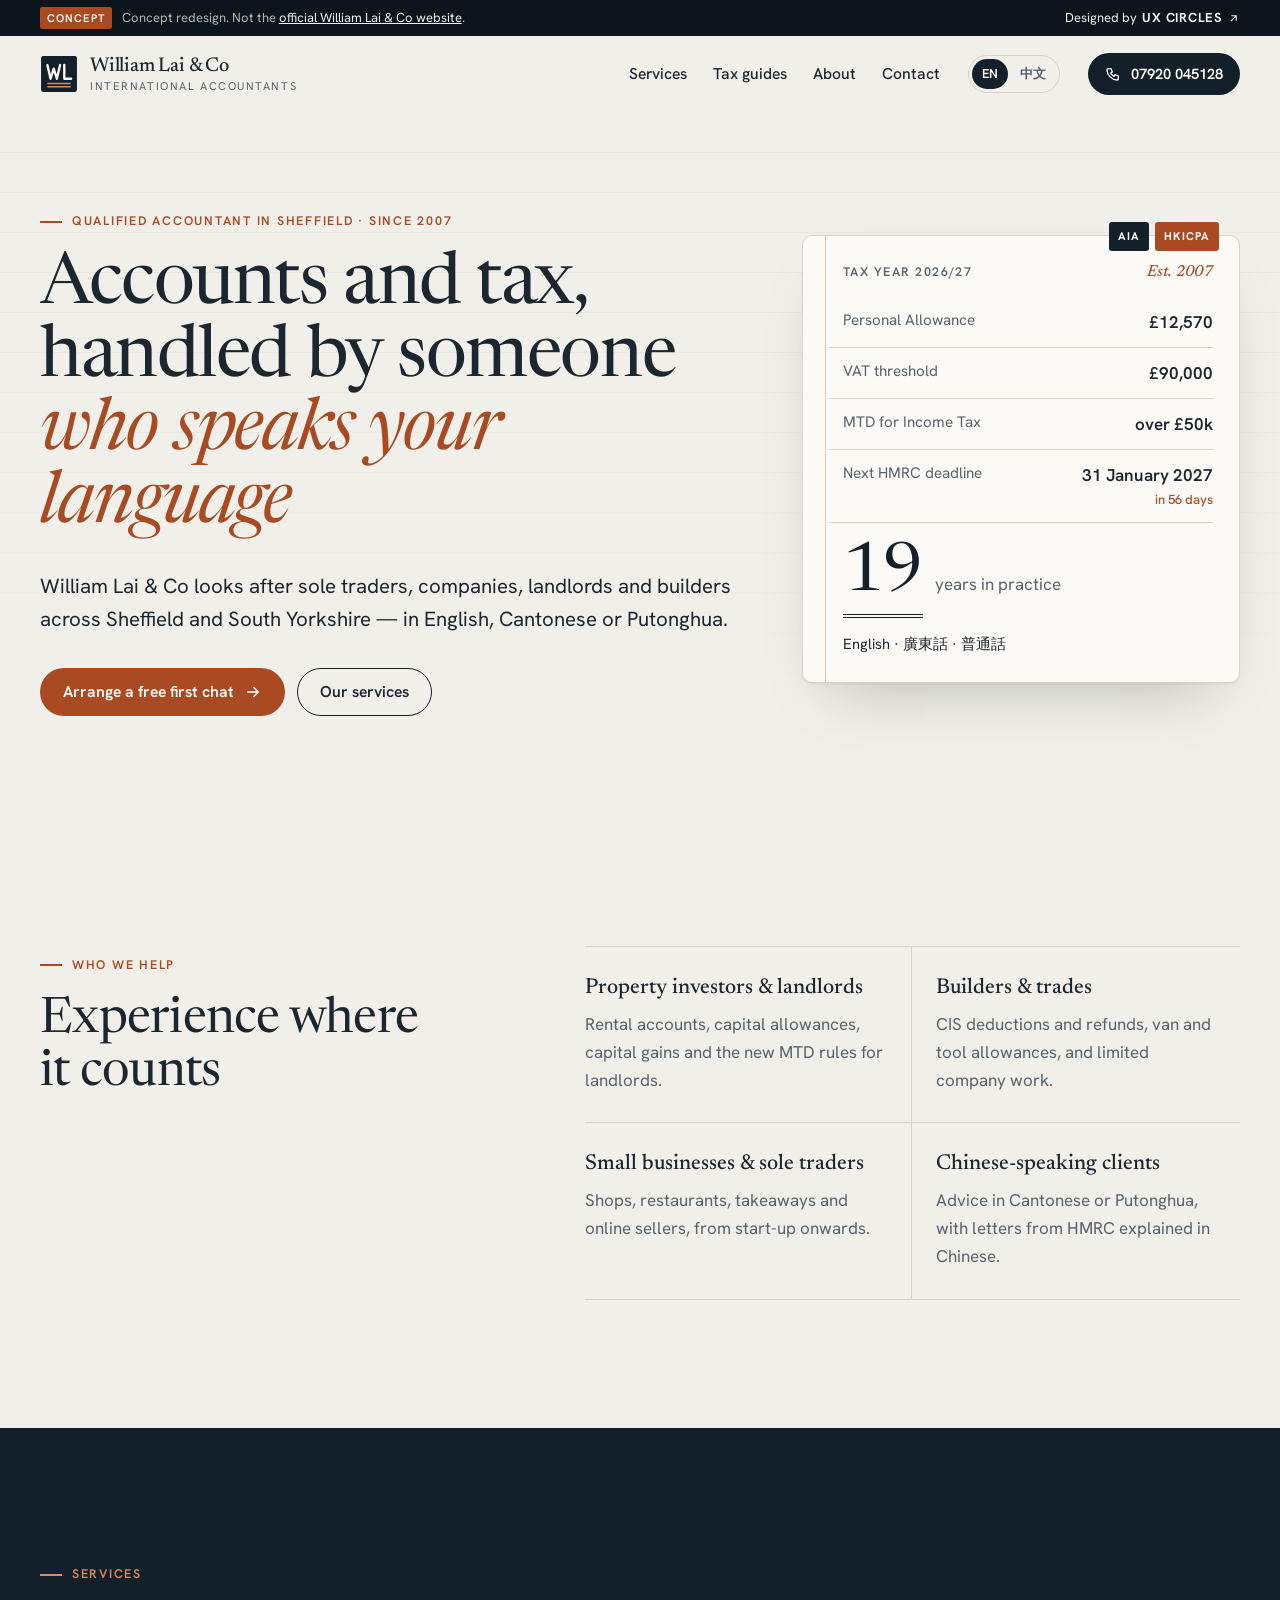
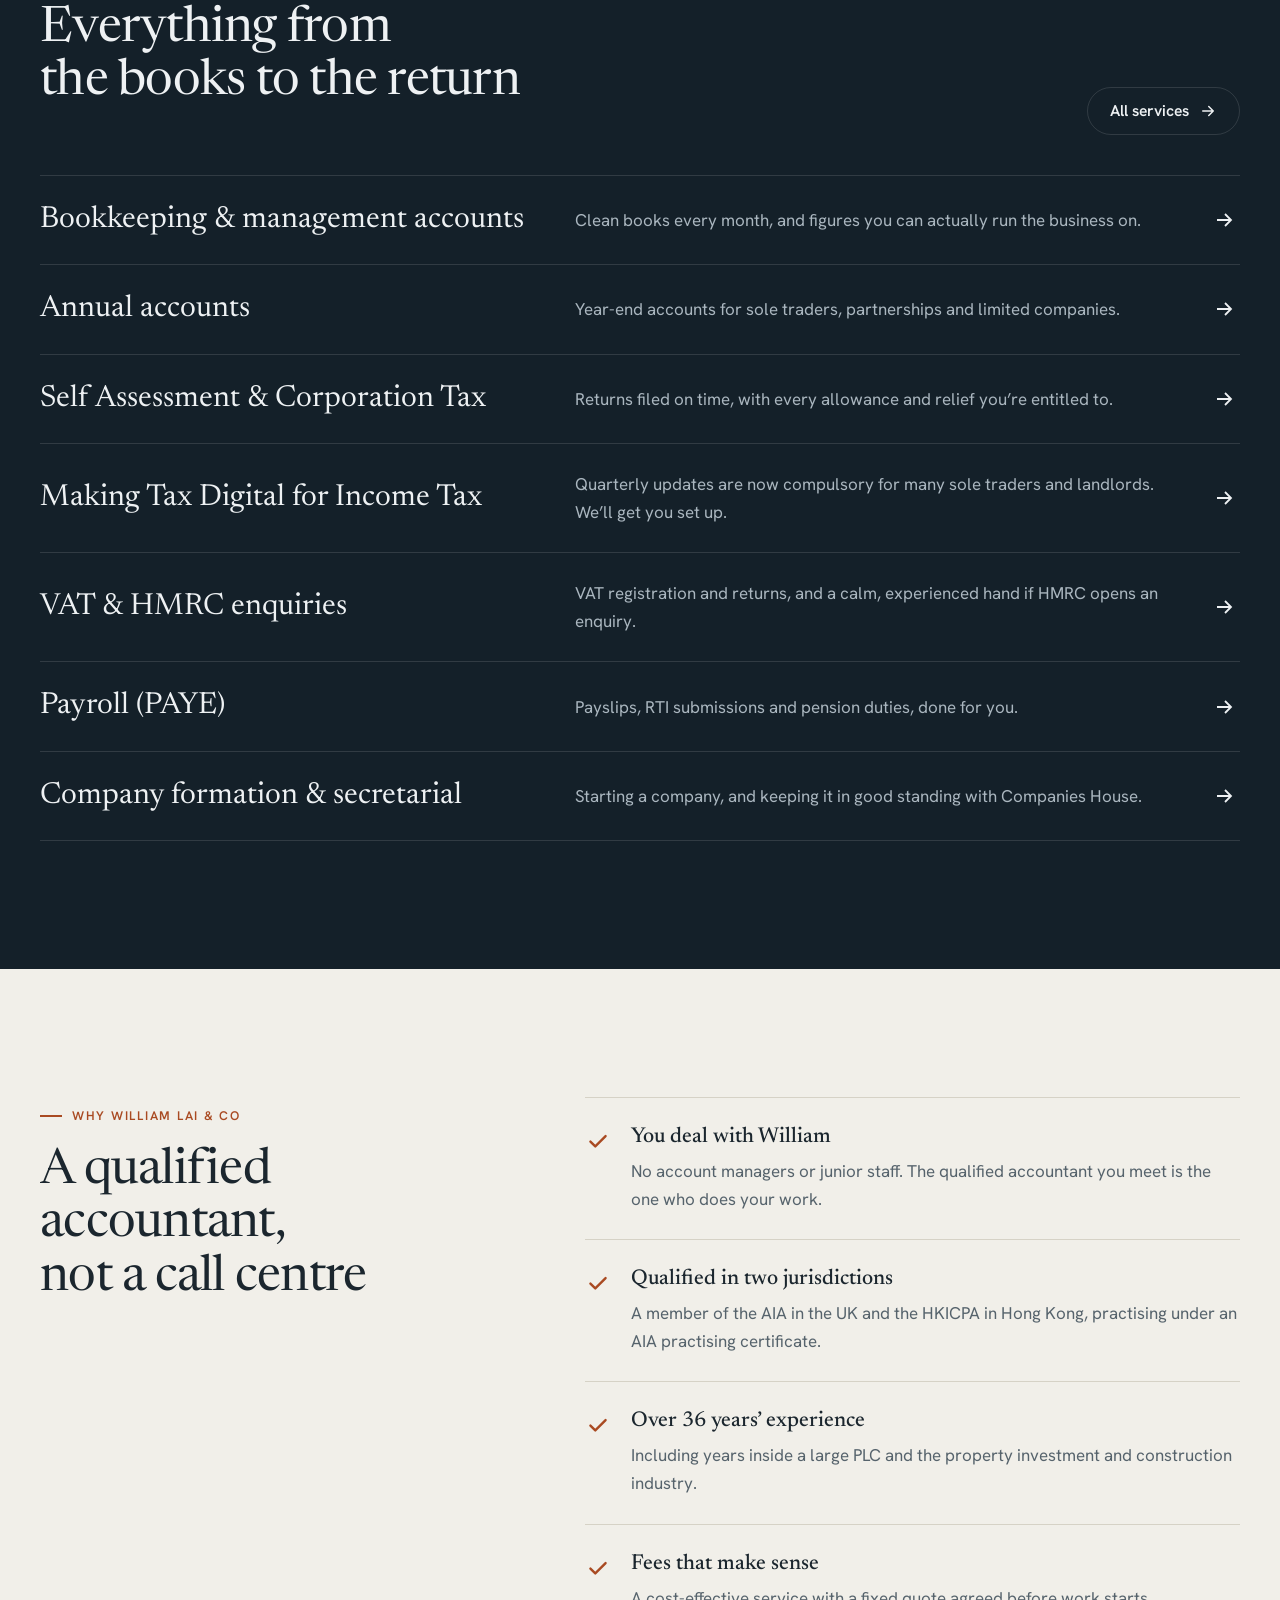
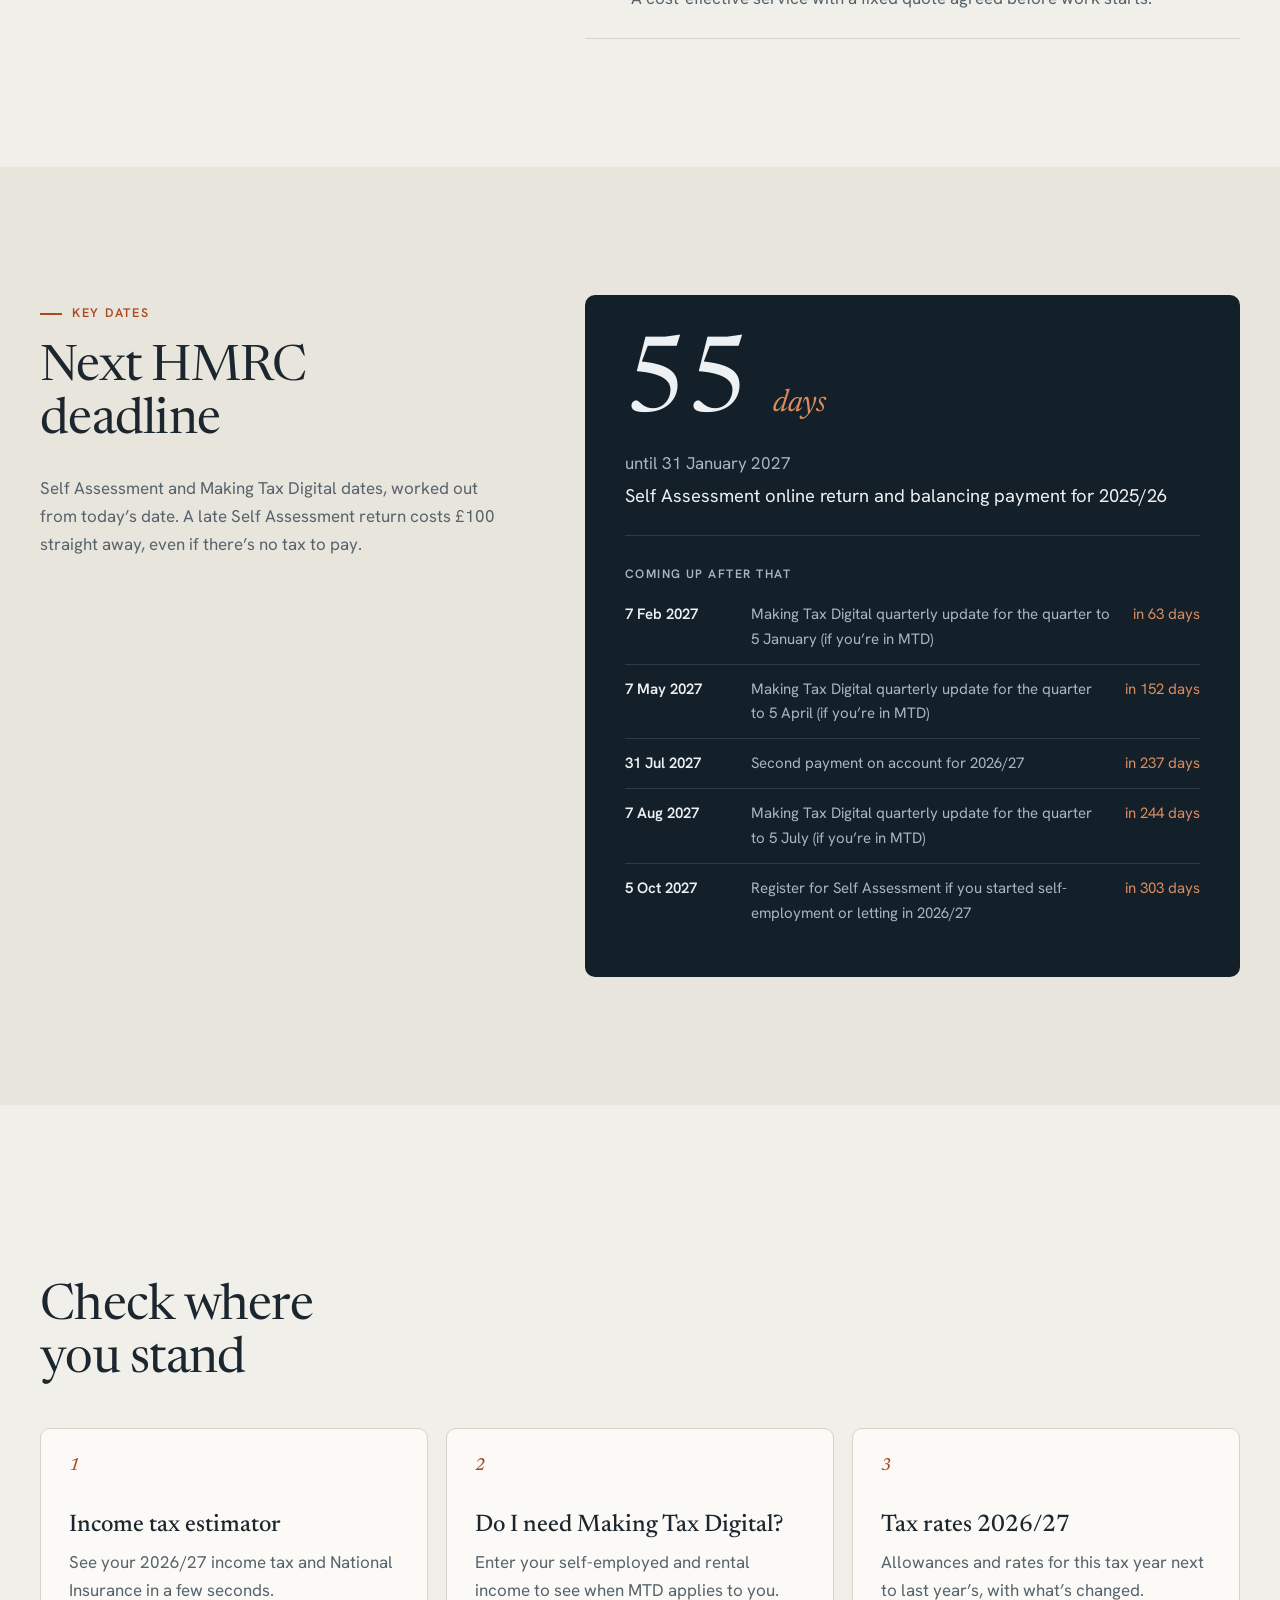
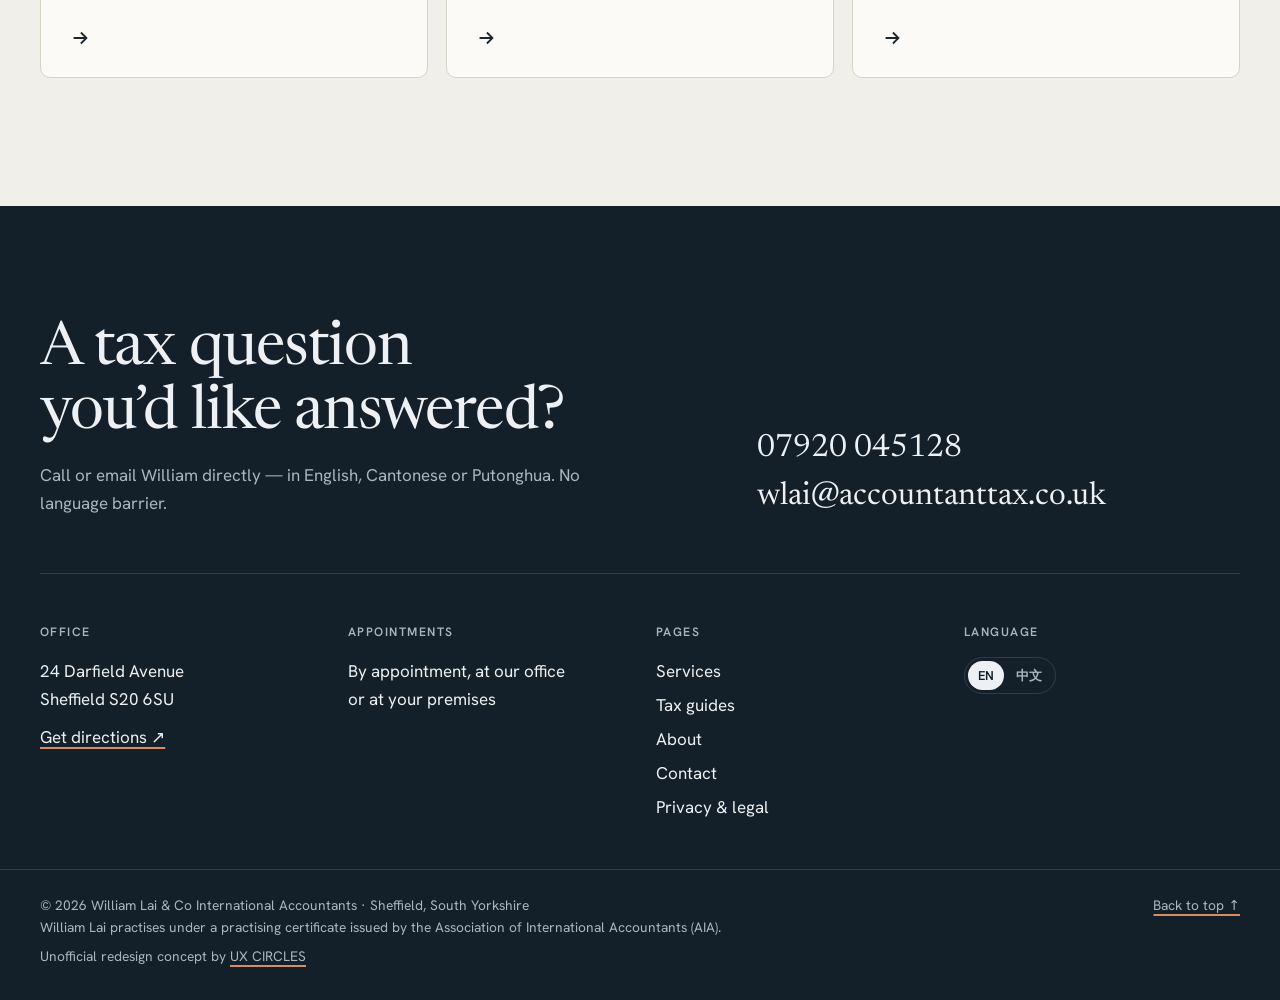
==== commit 6053e810: "Drop the full stop from the home page headline Co-Authored-By: Claude Opus 5.5 <noreply@anthropic.co" ====
--- a/index.html
+++ b/index.html
@@ -62,7 +62,7 @@
   <div class="wrap hero-grid">
     <div class="hero-copy">
       <p class="label reveal-up">Qualified accountant in Sheffield · since 2007</p>
-      <h1 class="display split"><span class="line"><span>Accounts and tax,</span></span><span class="line"><span>handled by someone</span></span><span class="line"><span><em>who speaks your language.</em></span></span></h1>
+      <h1 class="display split"><span class="line"><span>Accounts and tax,</span></span><span class="line"><span>handled by someone</span></span><span class="line"><span><em>who speaks your language</em></span></span></h1>
       <p class="lead reveal-up">William Lai &amp; Co looks after sole traders, companies, landlords and builders across Sheffield and South Yorkshire — in English, Cantonese or Putonghua.</p>
       <div class="hero-ctas reveal-up"><a class="btn btn-accent" href="contact.html"><span>Arrange a free first chat</span><svg viewBox="0 0 24 24" aria-hidden="true"><path d="M5 12h14M13 6l6 6-6 6"/></svg></a><a class="btn btn-line" href="services.html">Our services</a></div>
     </div>
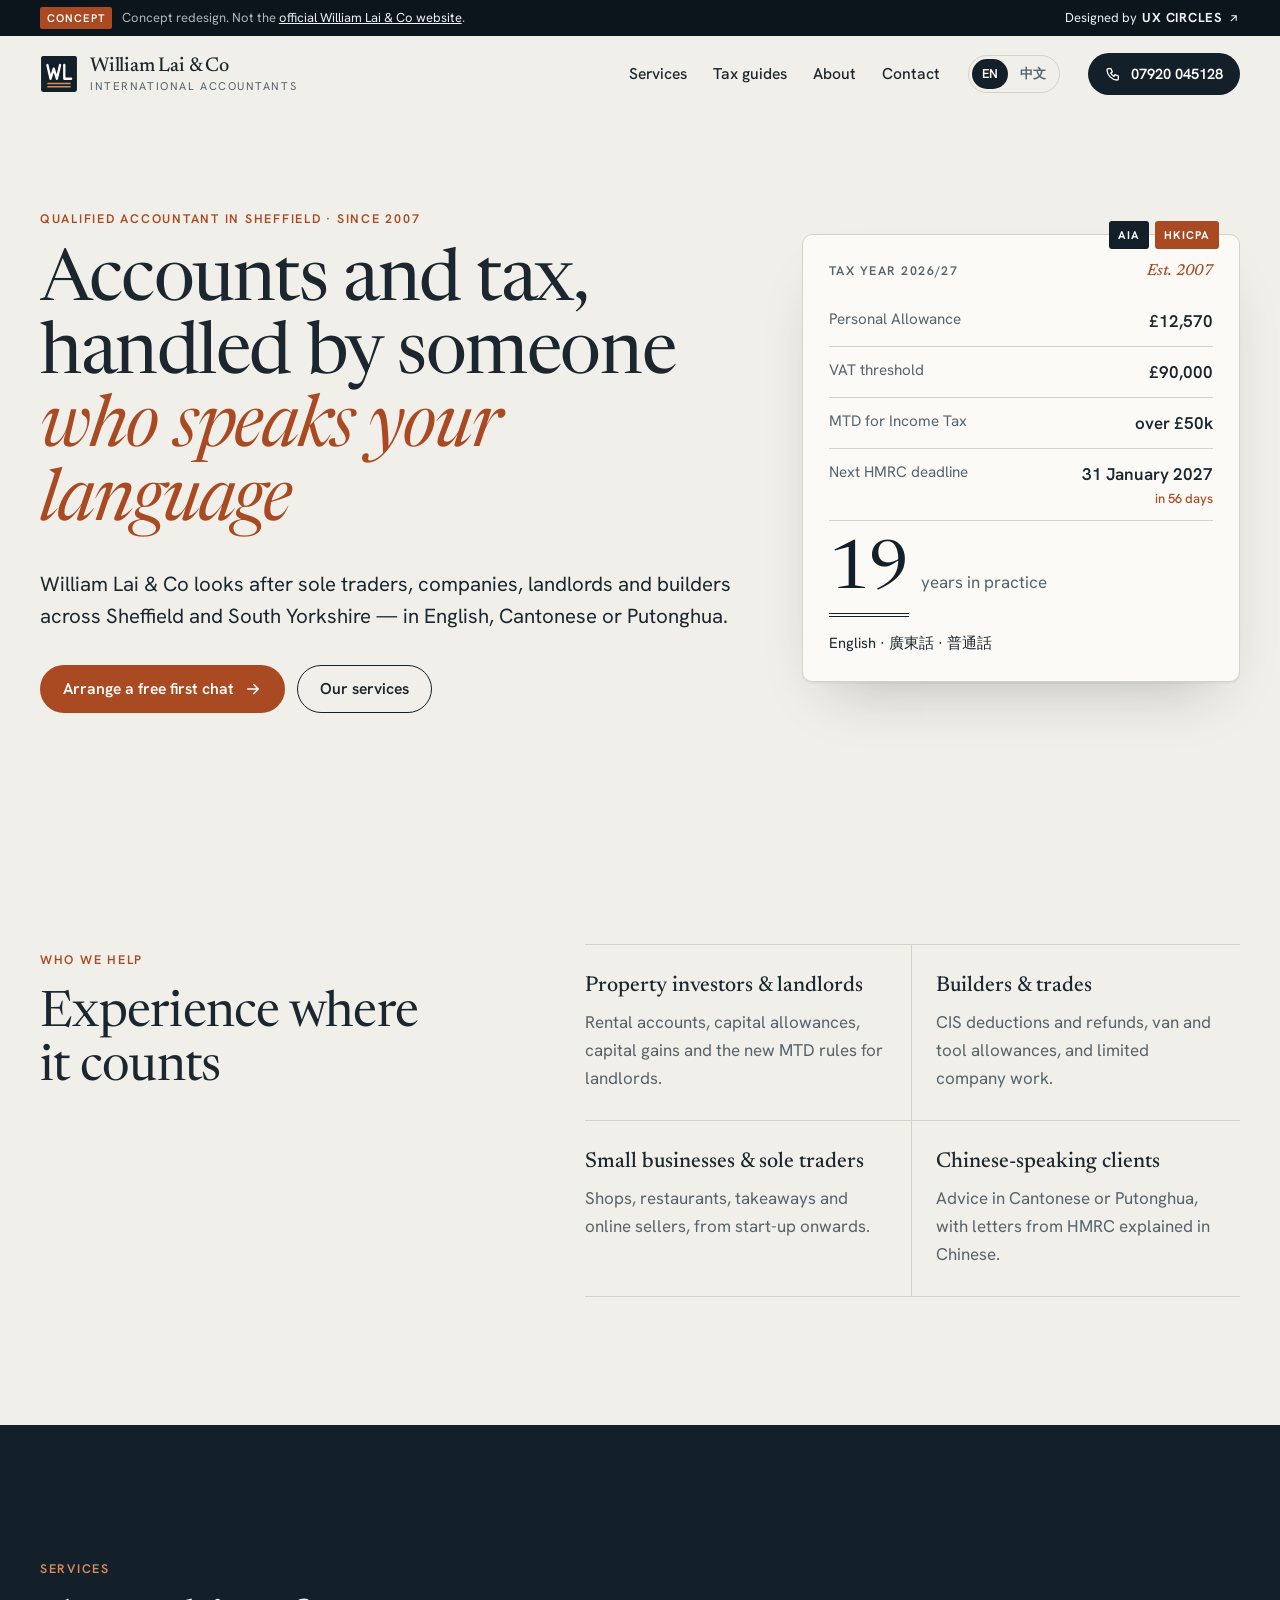
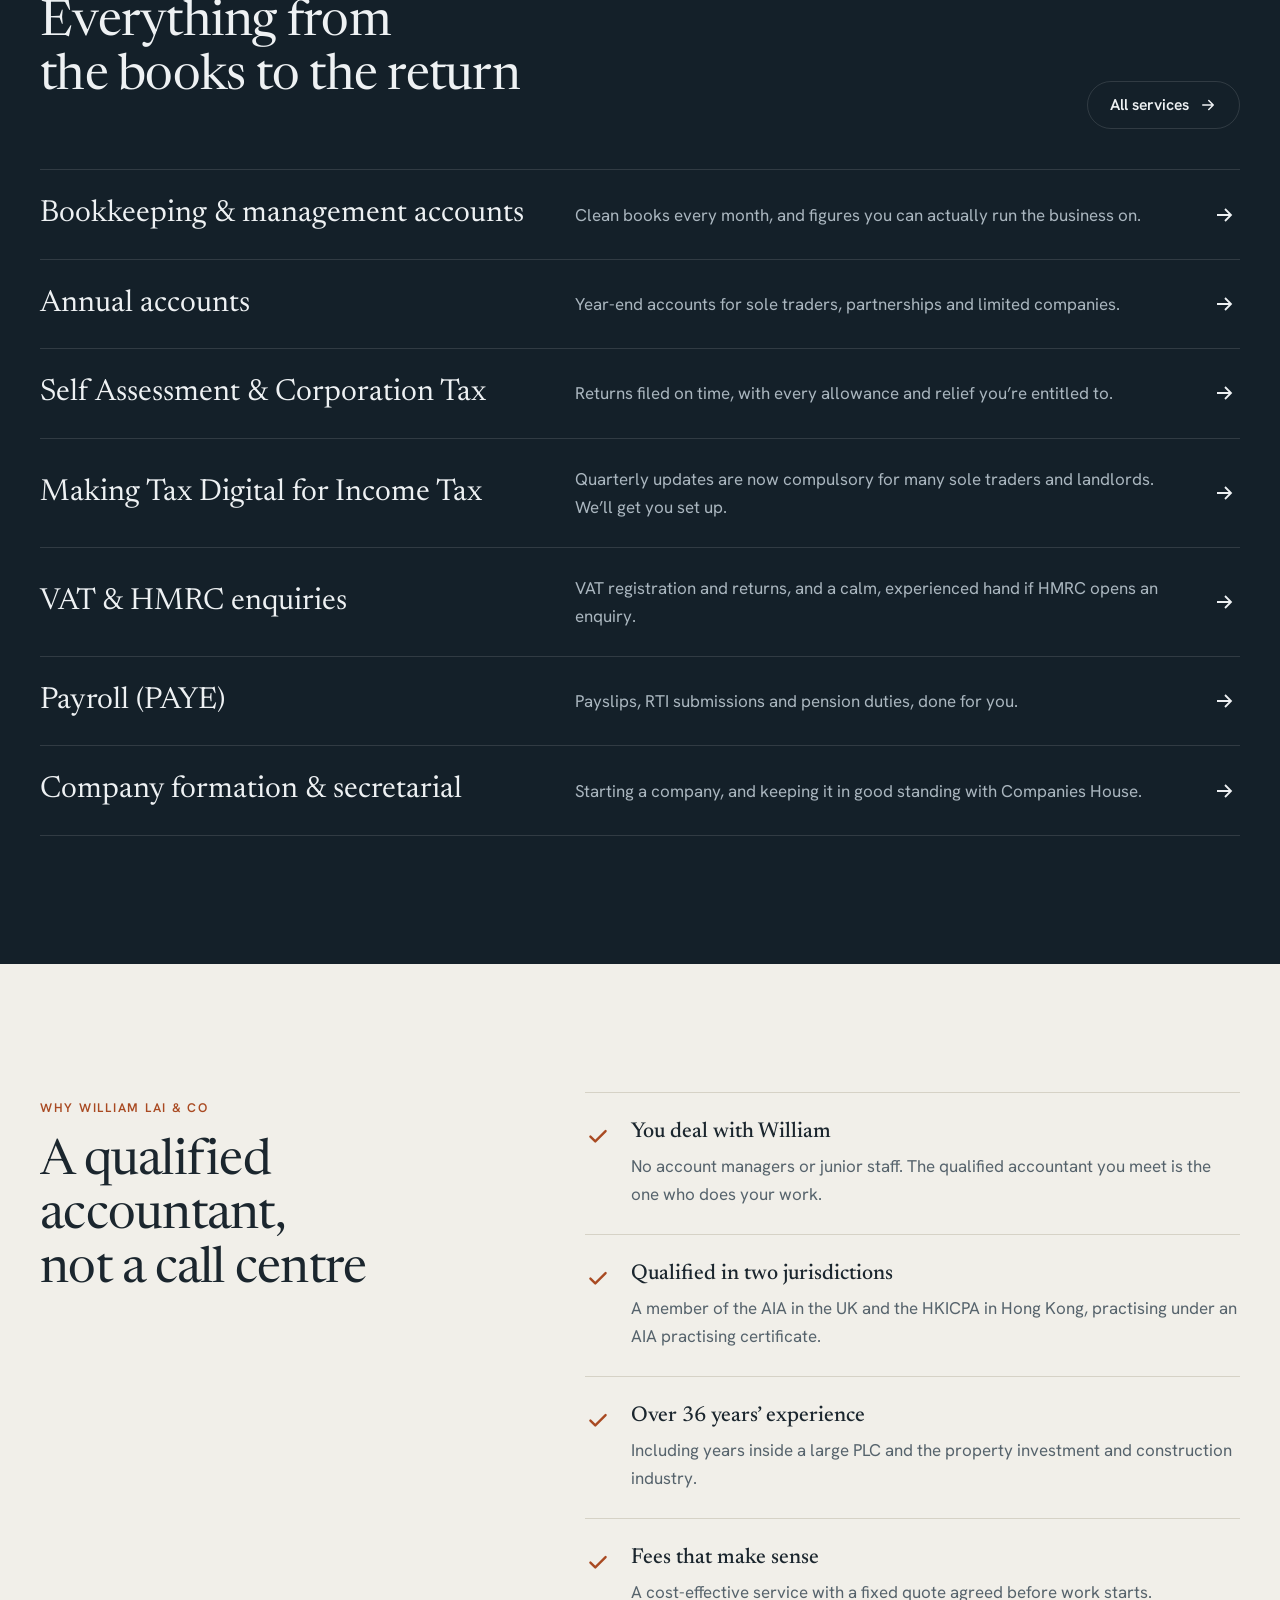
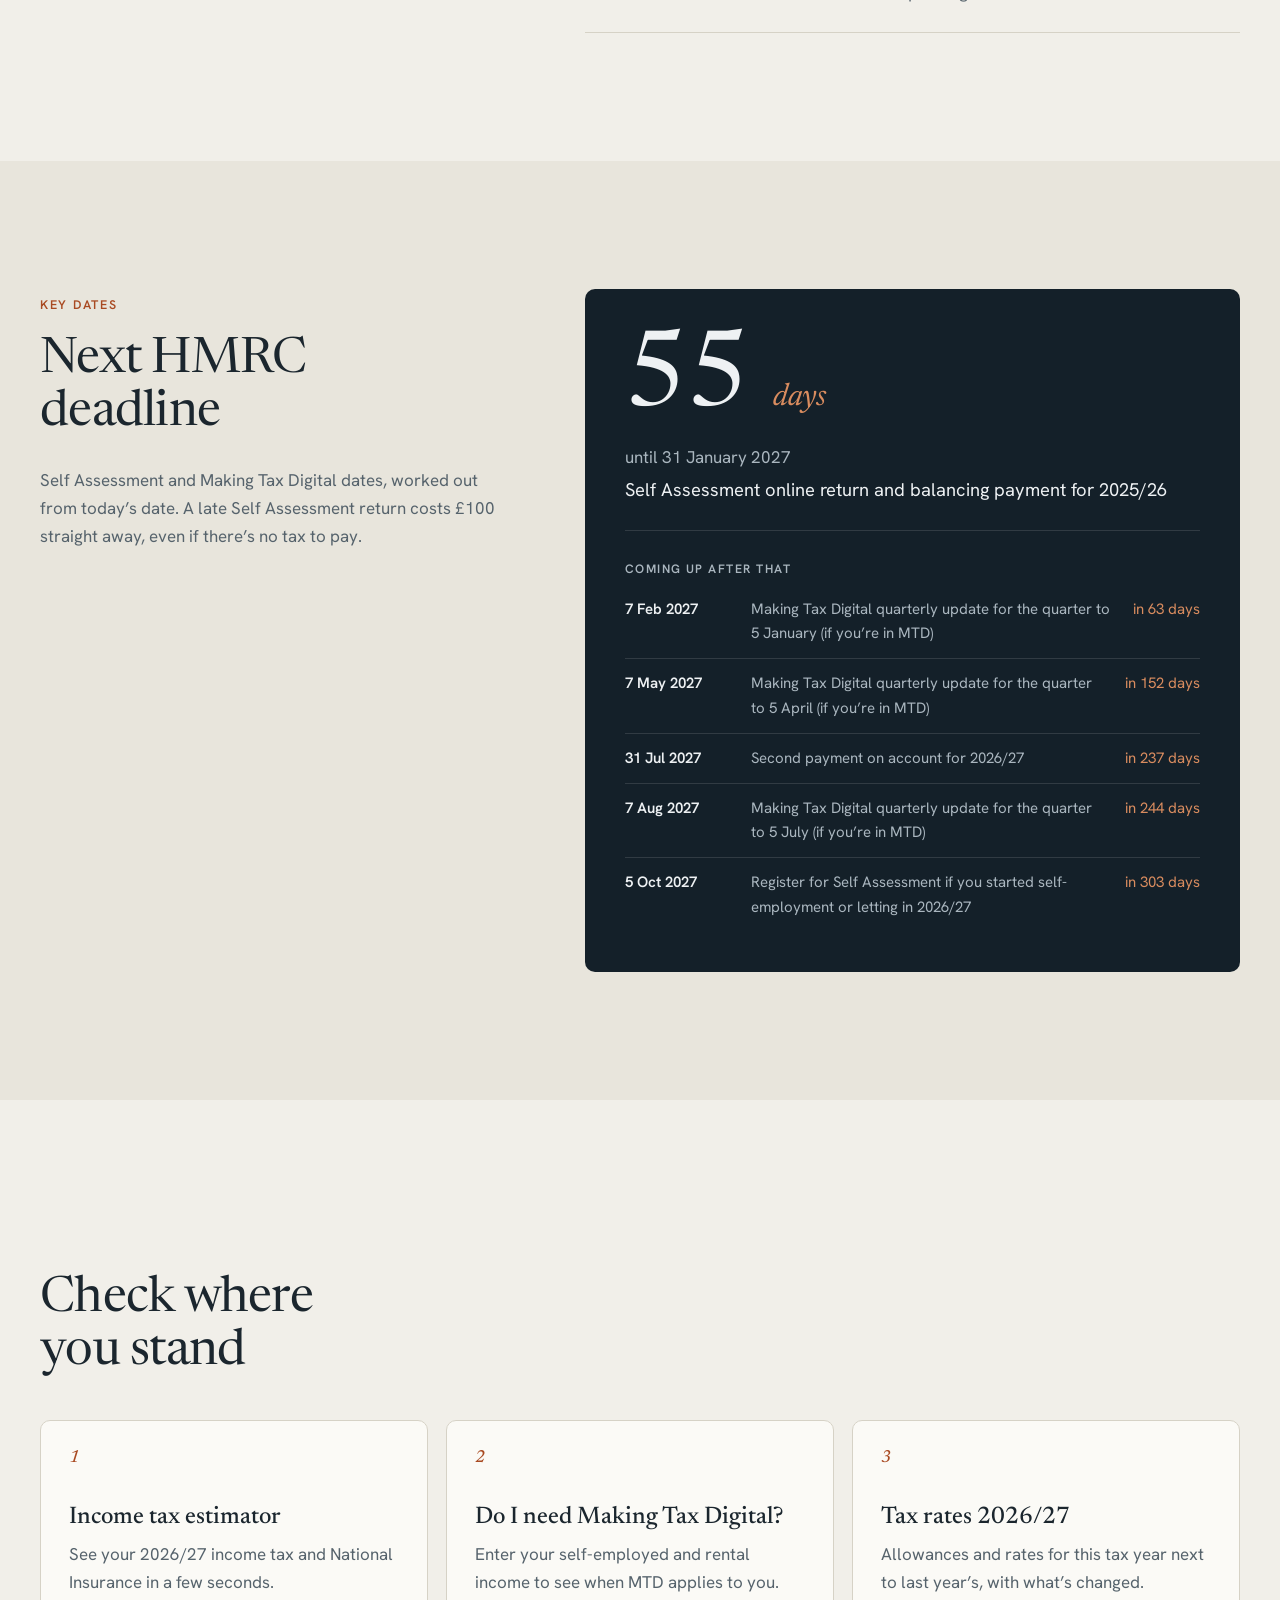
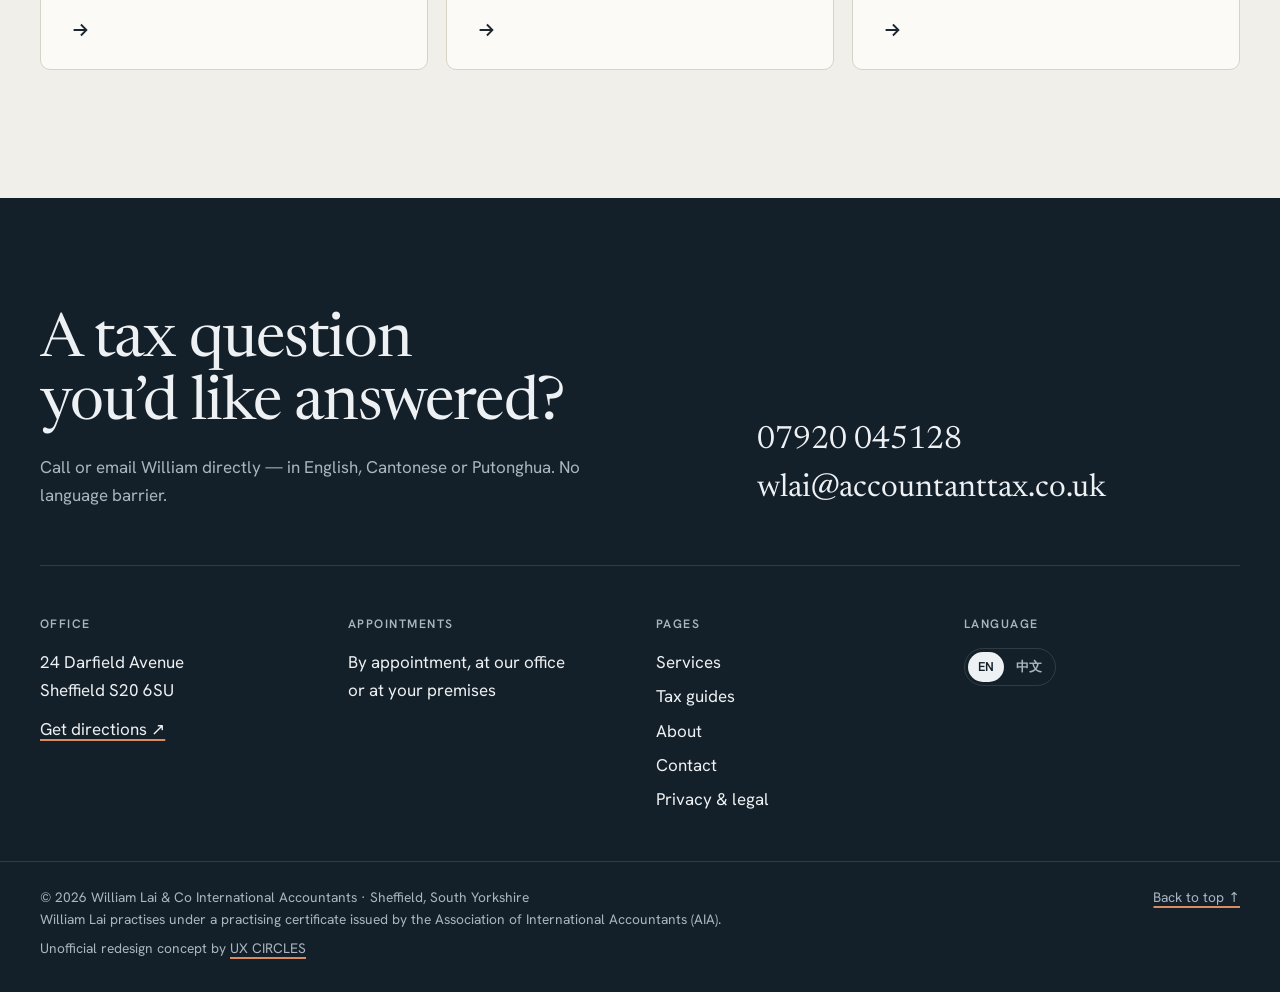
==== commit 014c12c6: "Remove decorative lines Drop the dash before section labels, the ruled-paper lines behind the home h" ====
--- a/index.html
+++ b/index.html
@@ -19,7 +19,7 @@
 <link rel="apple-touch-icon" href="assets/img/apple-touch-icon.png">
 <link rel="preload" href="assets/fonts/newsreader.woff2" as="font" type="font/woff2" crossorigin>
 <link rel="preload" href="assets/fonts/hanken-grotesk.woff2" as="font" type="font/woff2" crossorigin>
-<link rel="stylesheet" href="assets/css/style.css?v=17b1a040">
+<link rel="stylesheet" href="assets/css/style.css?v=f42f1013">
 <script>document.documentElement.classList.add("js")</script>
 <script type="application/ld+json">{"@context": "https://schema.org", "@type": "AccountingService", "name": "William Lai & Co International Accountants", "url": "https://accountanttax.co.uk/", "telephone": "+44 7920 045128", "email": "wlai@accountanttax.co.uk", "foundingDate": "2007", "founder": {"@type": "Person", "name": "William Lai", "memberOf": [{"@type": "Organization", "name": "Association of International Accountants"}, {"@type": "Organization", "name": "Hong Kong Institute of Certified Public Accountants"}]}, "address": {"@type": "PostalAddress", "streetAddress": "24 Darfield Avenue", "addressLocality": "Sheffield", "postalCode": "S20 6SU", "addressCountry": "GB"}, "areaServed": ["Sheffield", "South Yorkshire", "United Kingdom"], "knowsLanguage": ["en", "yue", "cmn"]}</script>
 </head>
--- a/assets/css/style.css
+++ b/assets/css/style.css
@@ -53,7 +53,6 @@
 .h3 { font: 500 clamp(1.35rem, 2.2vw, 1.7rem)/1.2 var(--display); margin-bottom: .5em; }
 :lang(zh) .display, :lang(zh) .page-title, :lang(zh) .h2, :lang(zh) .h3 { font-weight: 600; letter-spacing: .01em; line-height: 1.22; }
 .label { display: inline-flex; align-items: center; gap: 10px; font-size: .78rem; font-weight: 600; letter-spacing: .14em; text-transform: uppercase; color: var(--copper); margin-bottom: 18px; }
-.label::before { content: ""; width: 22px; height: 2px; background: currentColor; }
 :lang(zh) .label { letter-spacing: .1em; }
 .lead { font-size: clamp(1.1rem, 1.6vw, 1.28rem); line-height: 1.6; color: var(--text); max-width: 38em; }
 .muted { color: var(--muted); }
@@ -157,23 +156,21 @@
 
 /* ---------------------------------------------------------------- hero */
 .hero { padding: clamp(48px, 7vw, 96px) 0 clamp(64px, 8vw, 112px); position: relative; }
-.hero::before { content: ""; position: absolute; inset: 0; background-image: repeating-linear-gradient(to bottom, transparent 0 39px, rgb(20 32 41 / .05) 39px 40px); mask-image: linear-gradient(to bottom, #000 0%, transparent 85%); -webkit-mask-image: linear-gradient(to bottom, #000 0%, transparent 85%); pointer-events: none; }
 .hero-grid { position: relative; display: grid; grid-template-columns: minmax(0, 7fr) minmax(0, 4.4fr); gap: clamp(32px, 5vw, 72px); align-items: center; }
 .hero .lead { margin: 28px 0 32px; }
 .hero-ctas { display: flex; flex-wrap: wrap; gap: 12px; }
 
 /* the ledger card */
 .ledger { background: var(--card); border: 1px solid var(--line); border-radius: 10px; padding: 26px 26px 22px; box-shadow: 0 30px 60px -30px rgb(20 32 41 / .28), 0 2px 0 rgb(20 32 41 / .04); position: relative; }
-.ledger::before { content: ""; position: absolute; left: 22px; top: 0; bottom: 0; width: 1px; background: rgb(169 74 34 / .3); }
-.ledger-h { display: flex; justify-content: space-between; align-items: baseline; padding-left: 14px; font-weight: 600; font-size: .78rem; letter-spacing: .12em; text-transform: uppercase; color: var(--muted); margin-bottom: 14px; }
+.ledger-h { display: flex; justify-content: space-between; align-items: baseline; font-weight: 600; font-size: .78rem; letter-spacing: .12em; text-transform: uppercase; color: var(--muted); margin-bottom: 14px; }
 .ledger-est { font: italic 500 1rem var(--display); letter-spacing: 0; text-transform: none; color: var(--copper); }
 .ledger-rows { margin: 0; }
-.ledger-rows > div { display: flex; justify-content: space-between; gap: 16px; padding: 11px 0 11px 14px; border-bottom: 1px solid var(--line); }
+.ledger-rows > div { display: flex; justify-content: space-between; gap: 16px; padding: 11px 0; border-bottom: 1px solid var(--line); }
 .ledger-rows dt { color: var(--muted); font-size: .95rem; }
 .ledger-rows dd { margin: 0; font-weight: 600; font-variant-numeric: tabular-nums; text-align: right; }
 .ledger-next dd { display: flex; flex-direction: column; align-items: flex-end; }
 .ledger-next small { font-weight: 500; color: var(--copper); font-size: .82rem; }
-.ledger-total { padding: 18px 0 4px 14px; }
+.ledger-total { padding: 18px 0 4px; }
 .ledger-total p:first-child { display: flex; align-items: baseline; gap: 12px; margin: 0; }
 .ledger-num { font: 400 4.2rem/1 var(--display); color: var(--ink); font-variant-numeric: tabular-nums; padding-bottom: 6px; border-bottom: 4px double var(--ink); }
 .ledger-total span:not(.ledger-num) { color: var(--muted); }
@@ -313,7 +310,6 @@
 
 /* ---------------------------------------------------------------- about */
 .portrait { margin: 0; aspect-ratio: 4 / 5; border-radius: 10px; background: linear-gradient(160deg, var(--ink-2), var(--ink)); color: var(--on-ink); display: flex; flex-direction: column; justify-content: space-between; padding: 28px; position: relative; overflow: hidden; }
-.portrait::after { content: ""; position: absolute; inset: 0; background-image: repeating-linear-gradient(to bottom, transparent 0 31px, rgb(255 255 255 / .06) 31px 32px); }
 .portrait-mono { font: italic 400 clamp(6rem, 14vw, 10rem)/1 var(--display); color: var(--copper-2); position: relative; z-index: 1; }
 .portrait figcaption { position: relative; z-index: 1; font: 500 1.4rem/1.3 var(--display); }
 .portrait small { font: 600 .74rem var(--sans); letter-spacing: .14em; color: var(--on-ink-2); }
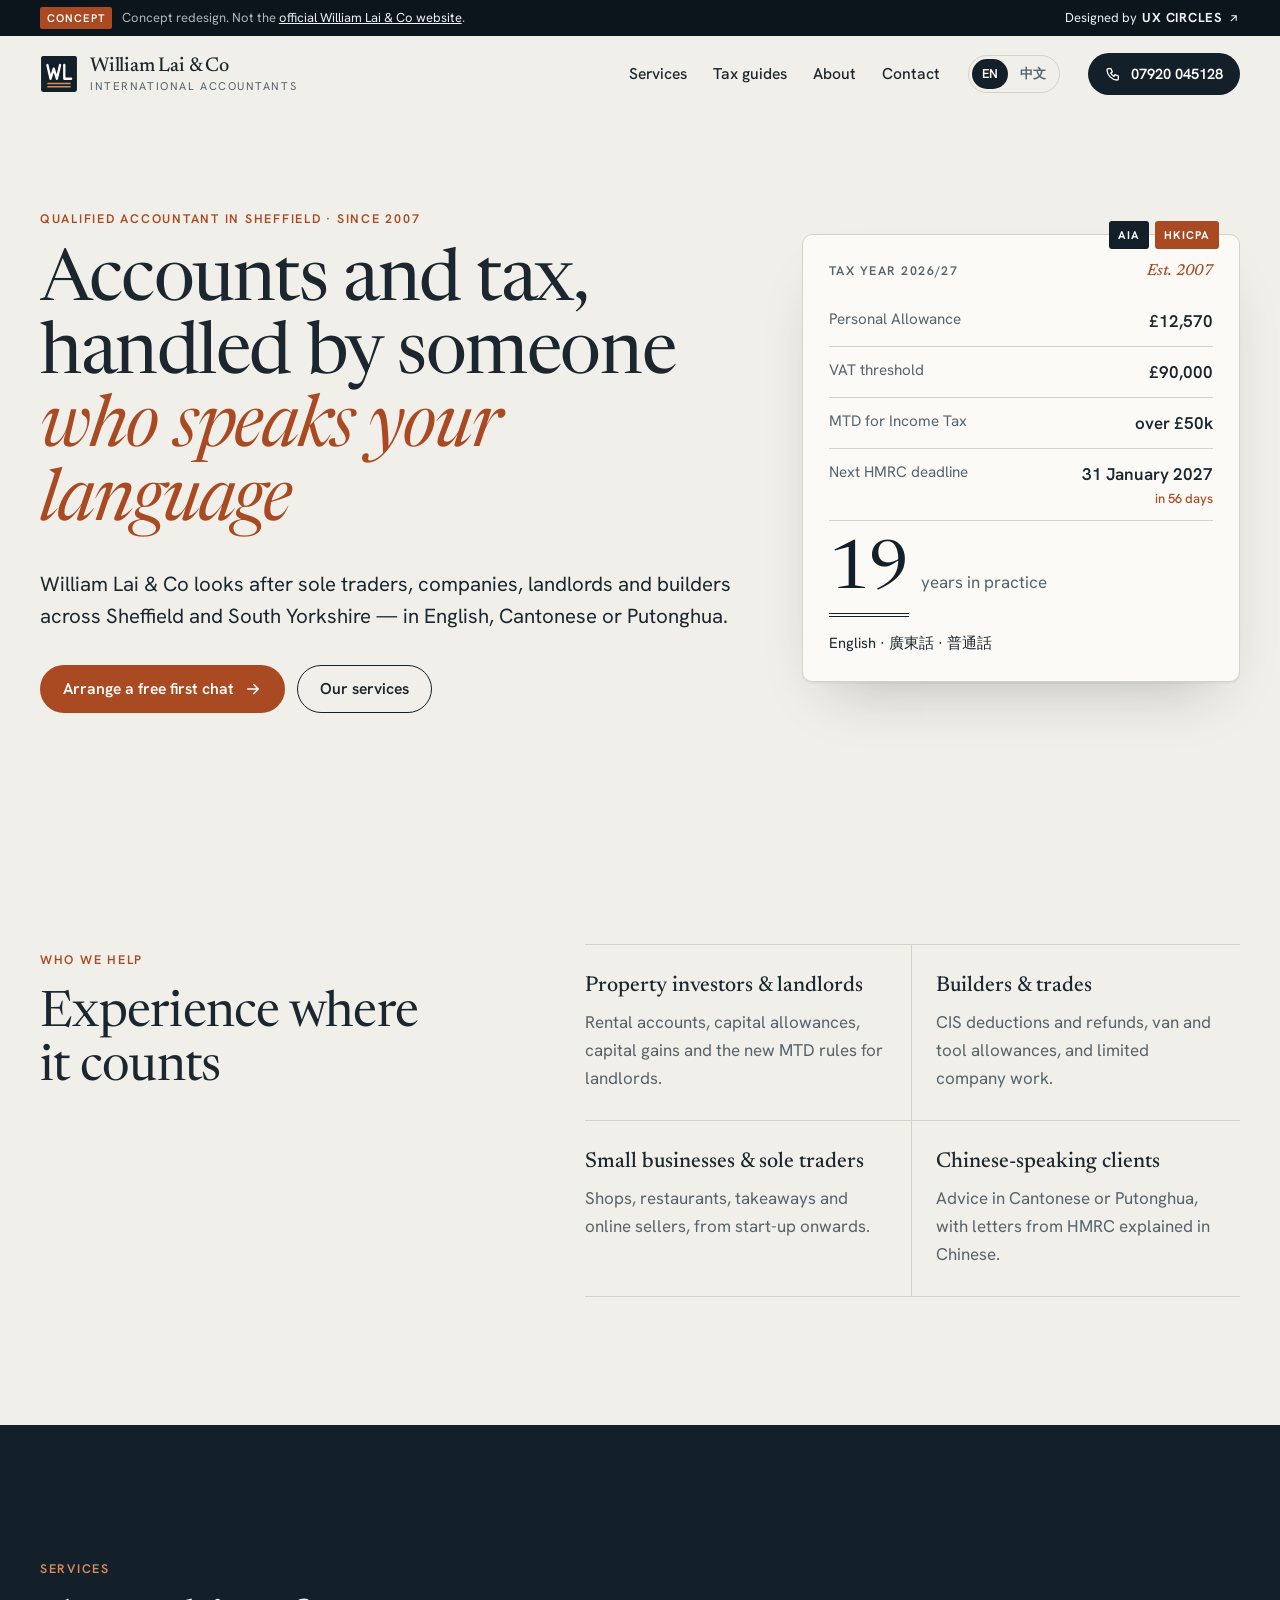
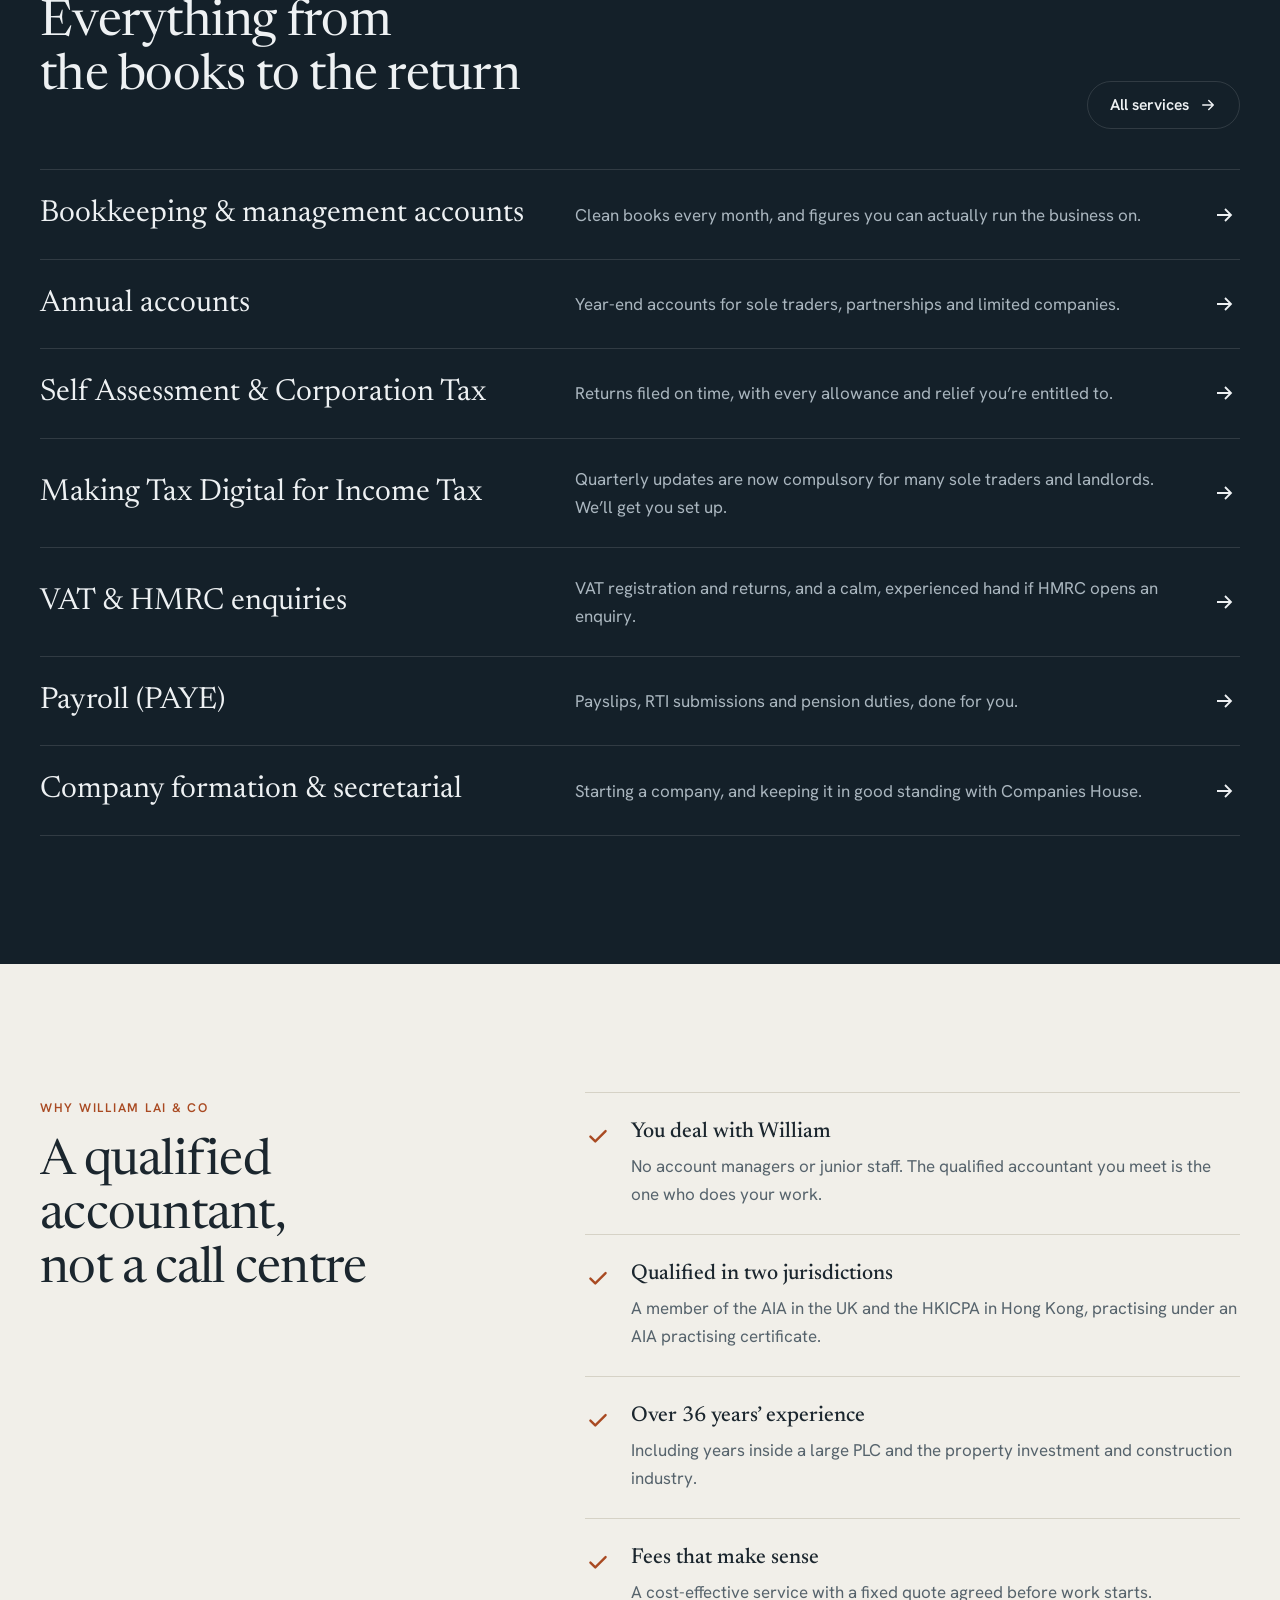
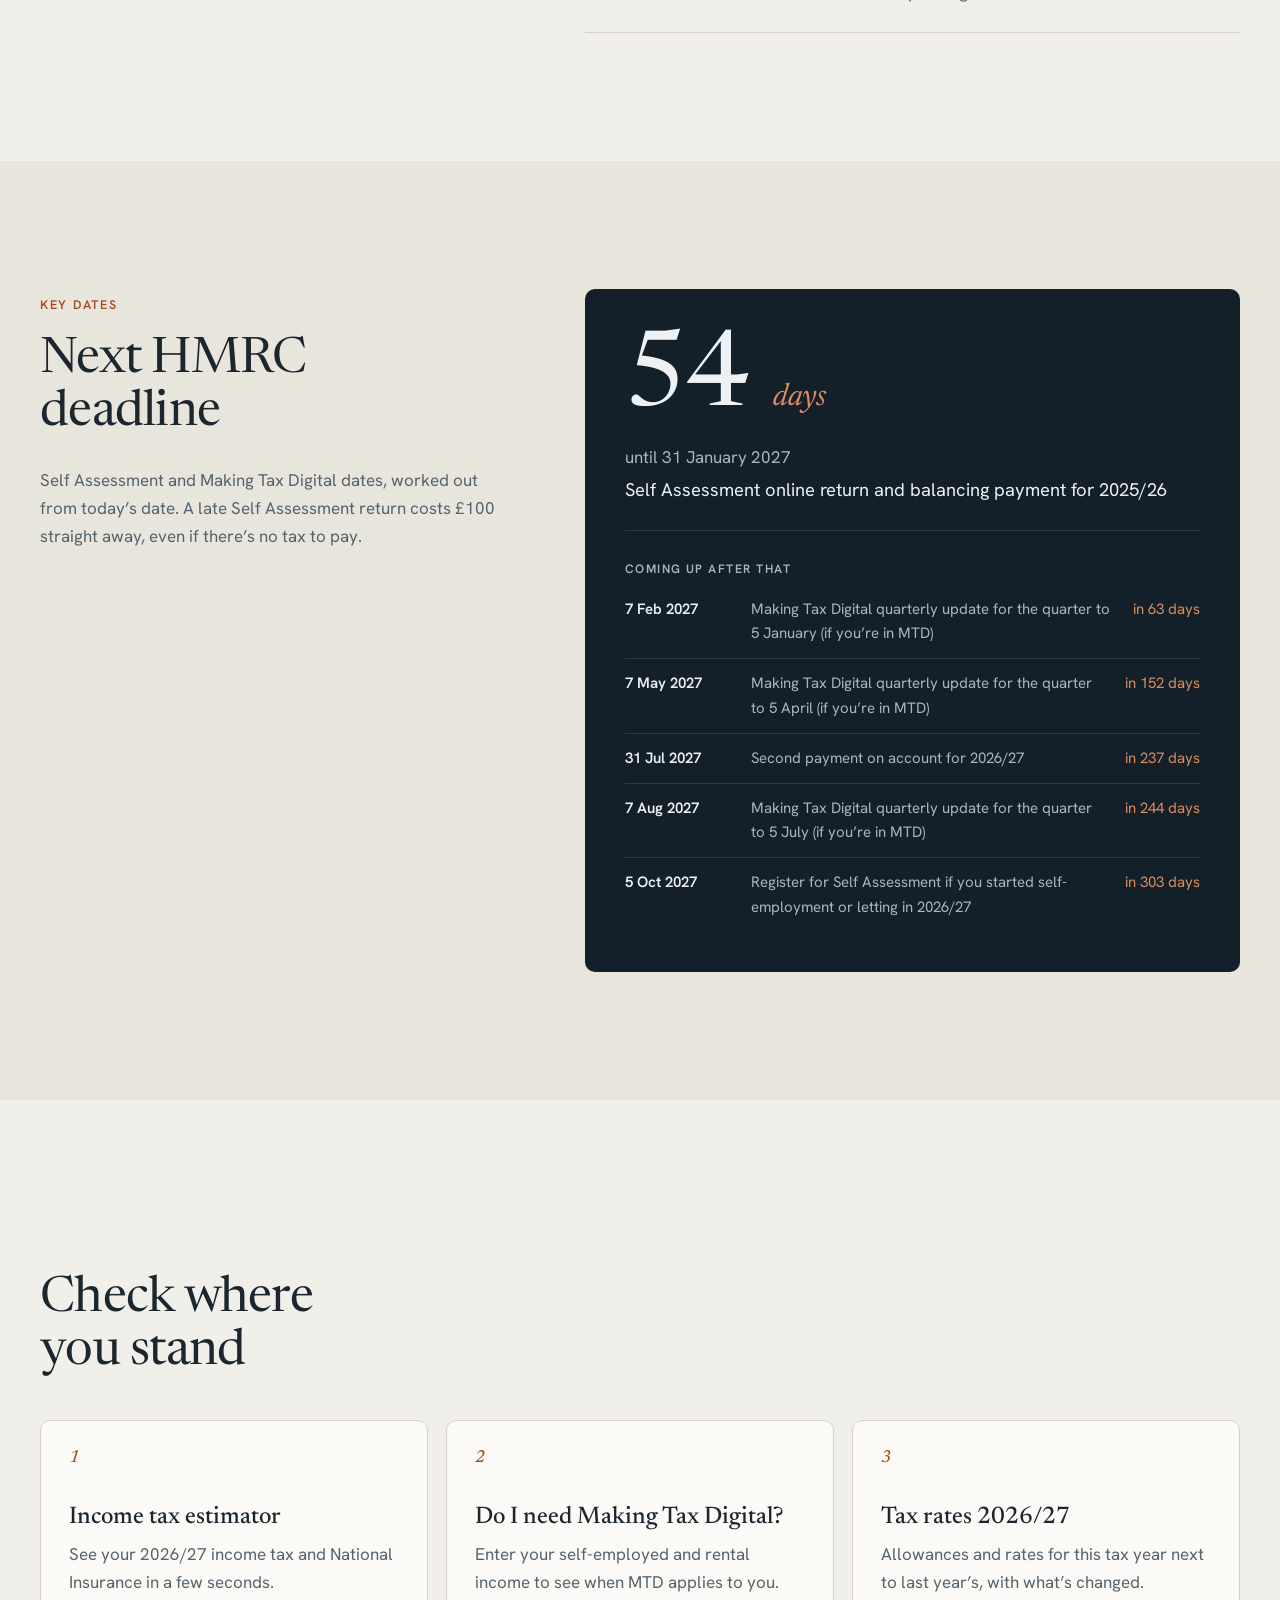
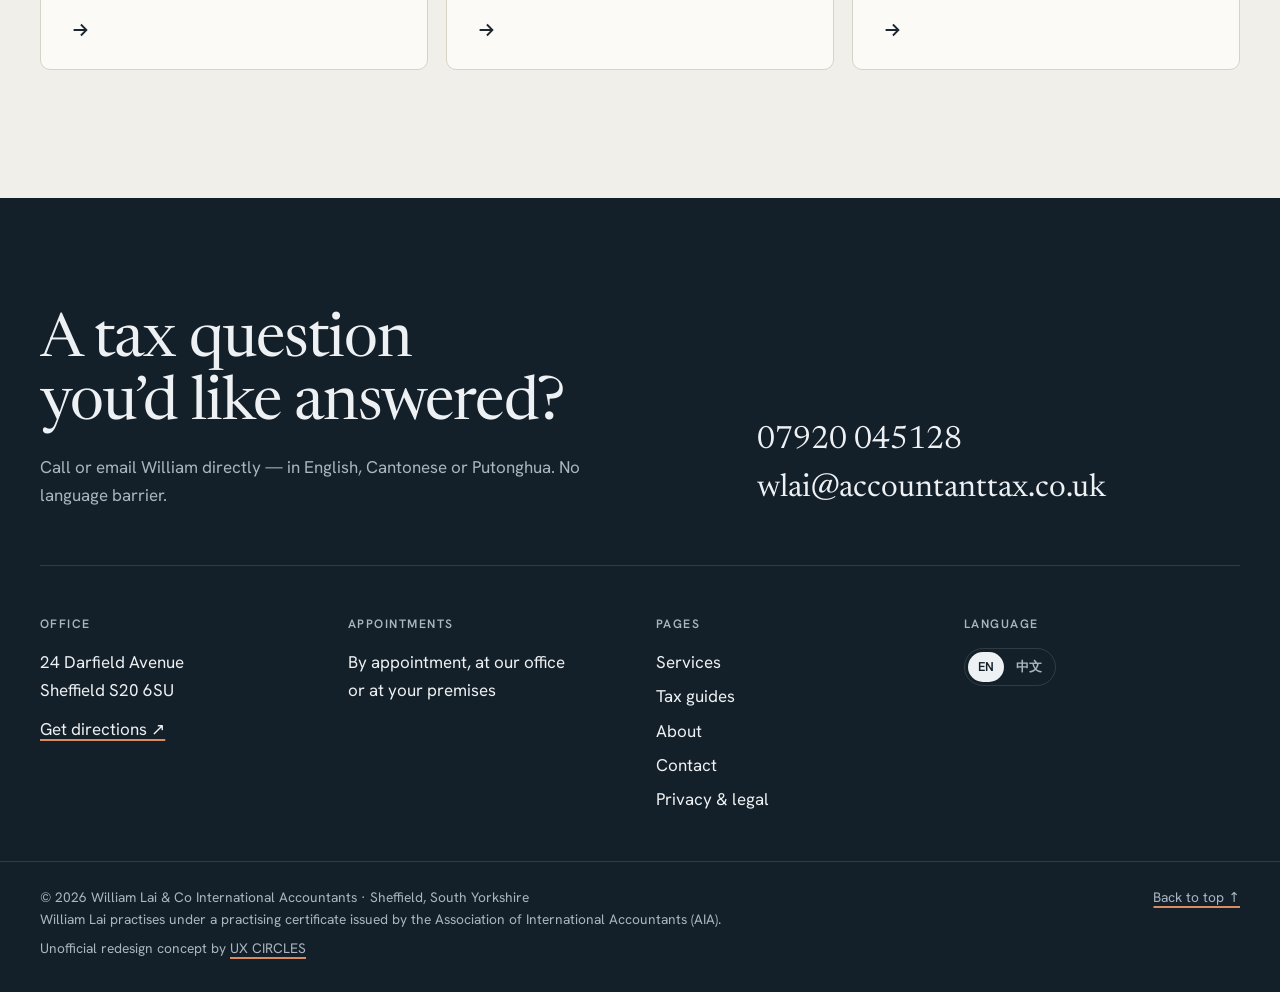
==== commit 964e9794: "Keep the concept out of search results Add a noindex meta tag to every page and a robots.txt, so the" ====
--- a/index.html
+++ b/index.html
@@ -3,6 +3,7 @@
 <head>
 <meta charset="utf-8">
 <meta name="viewport" content="width=device-width, initial-scale=1">
+<meta name="robots" content="noindex, nofollow">
 <title>William Lai &amp; Co | Accountants in Sheffield · English &amp; Chinese</title>
 <meta name="description" content="Qualified accountant in Sheffield since 2007: accounts, Self Assessment, Corporation Tax, VAT, payroll and Making Tax Digital. English, Cantonese and Putonghua.">
 <link rel="canonical" href="https://accountanttax.co.uk/">
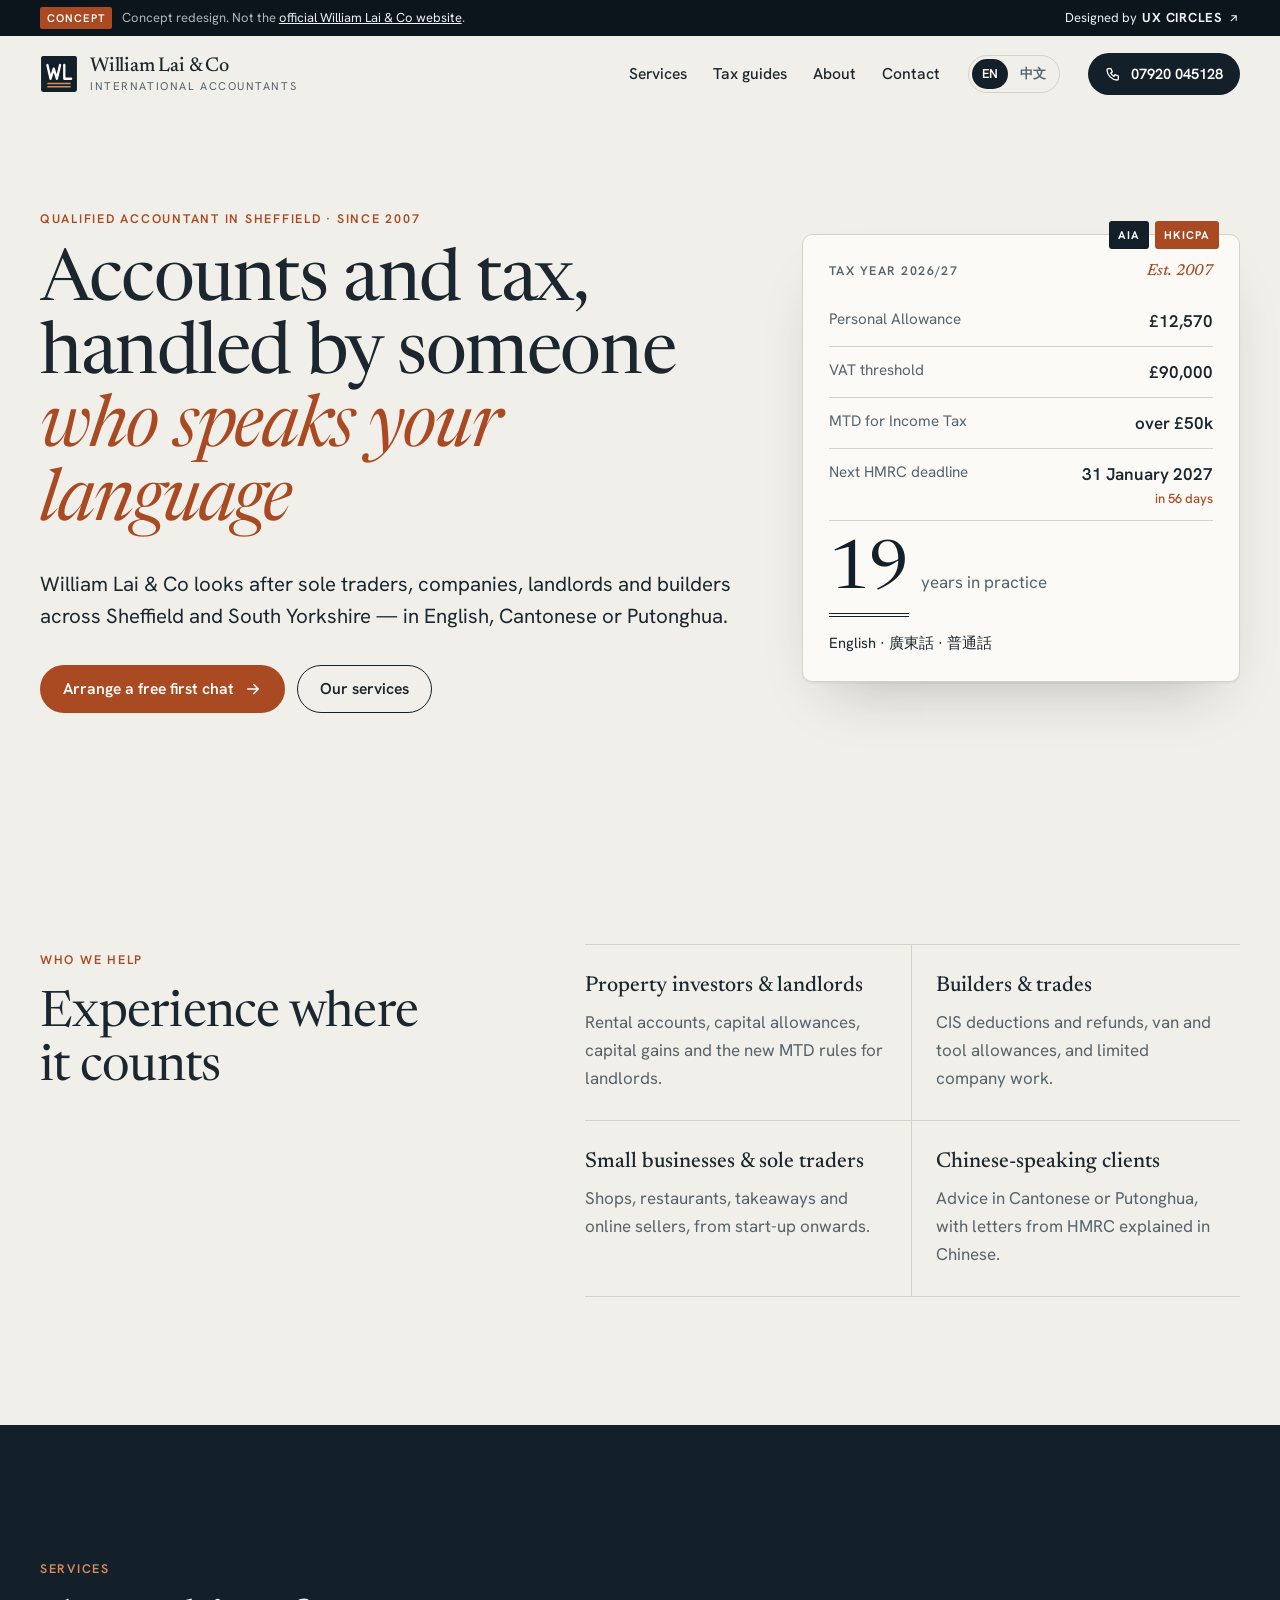
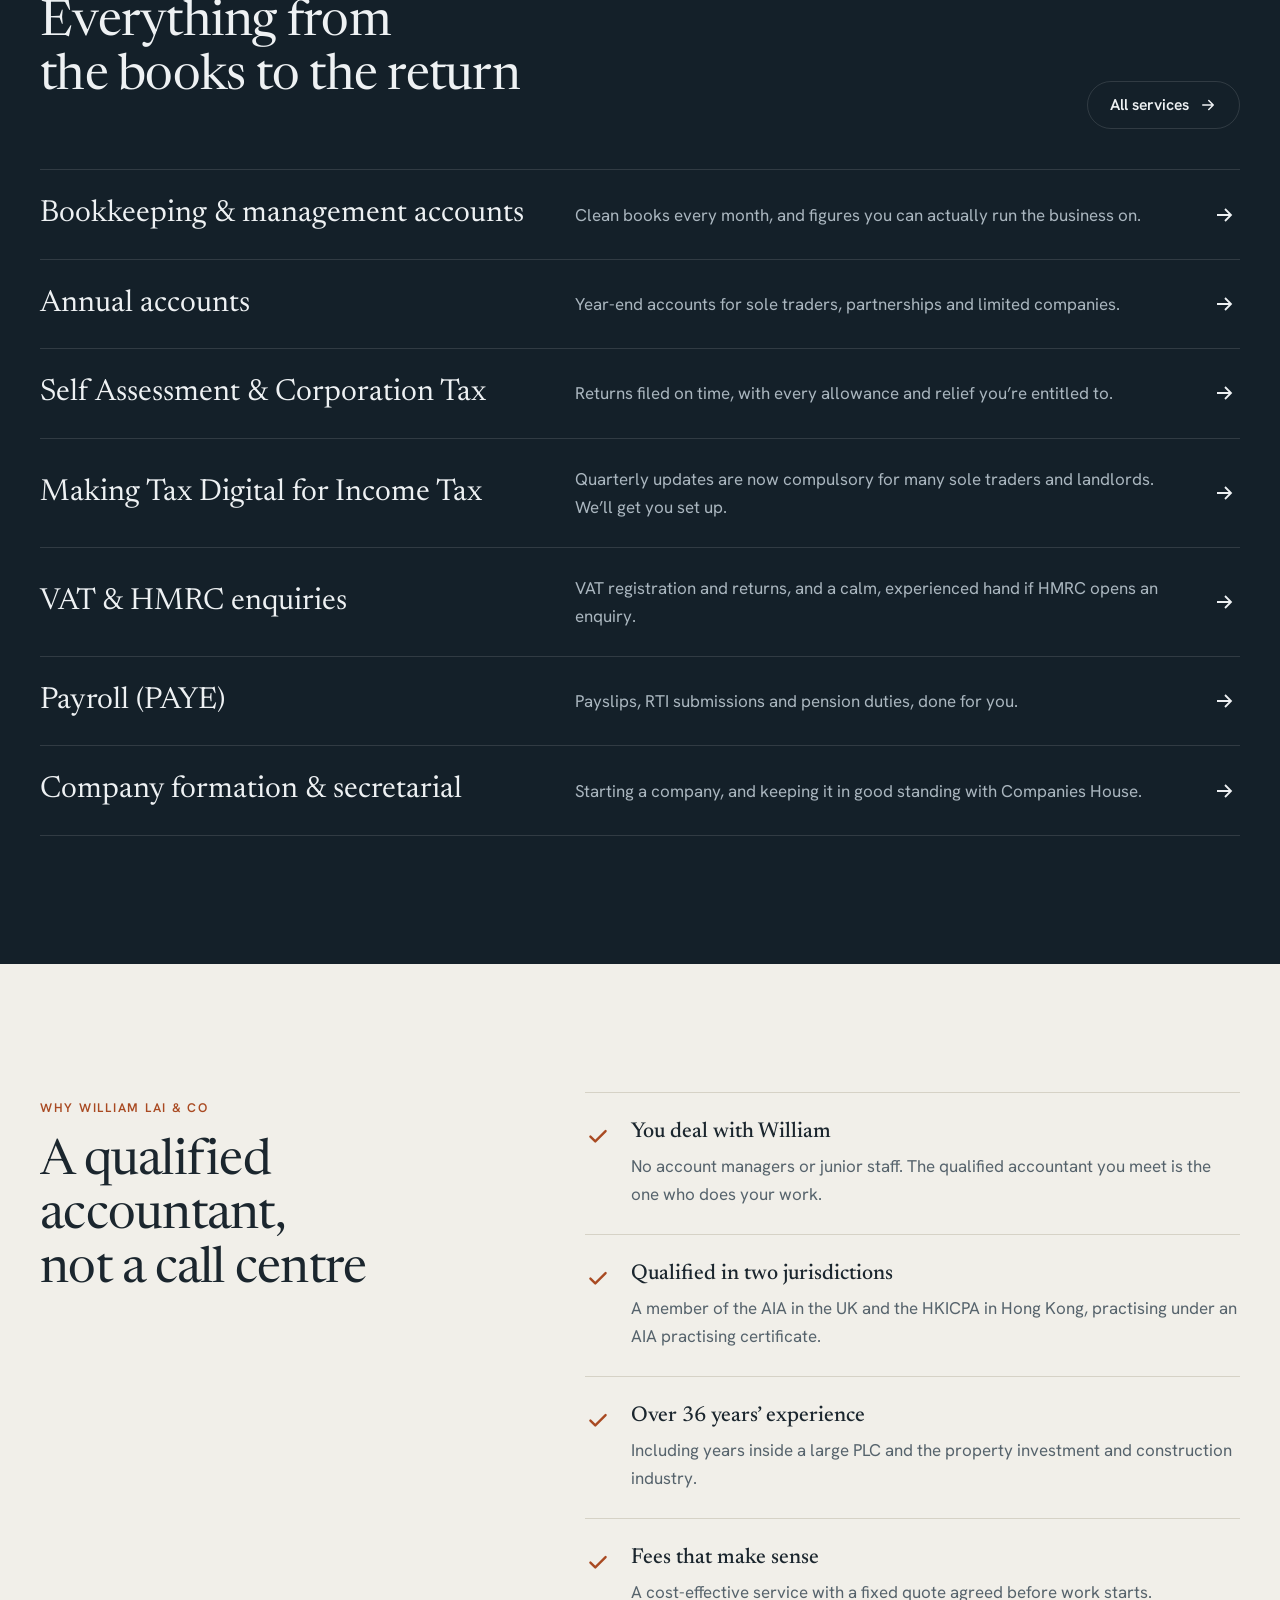
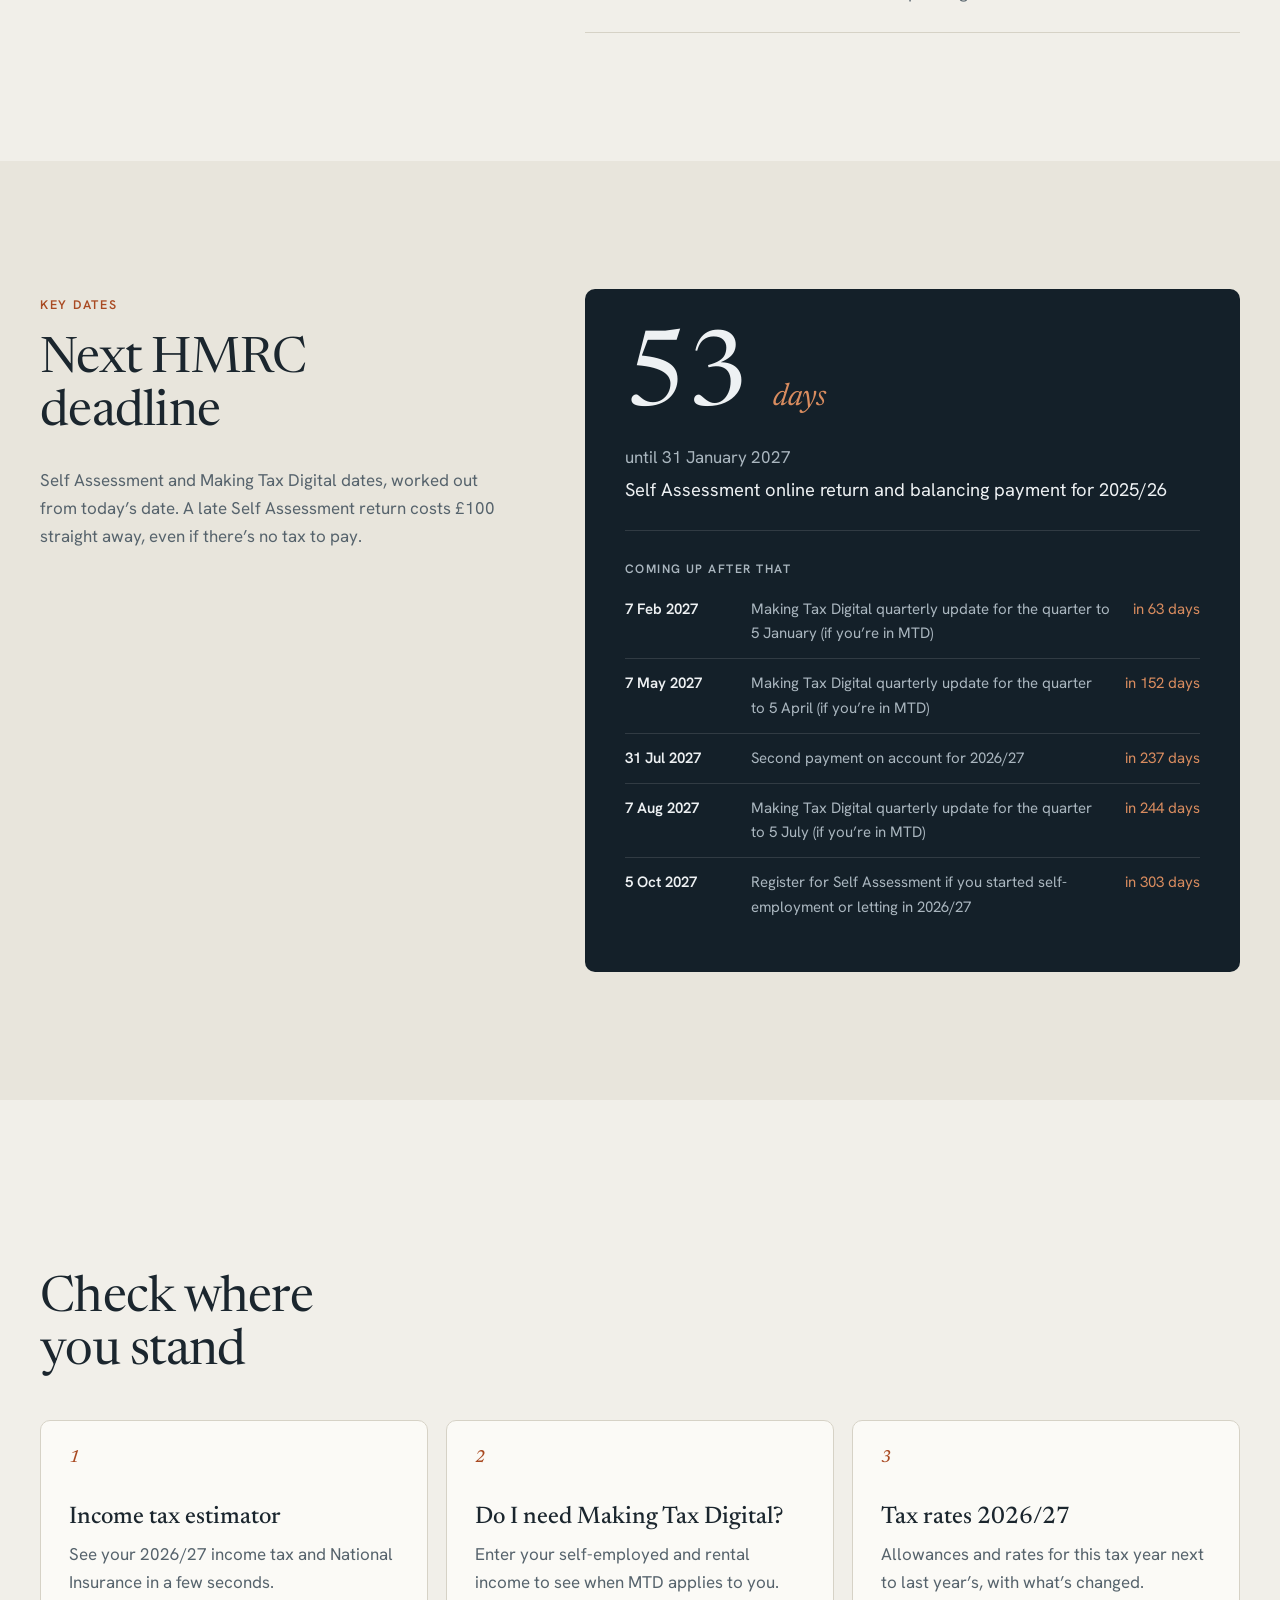
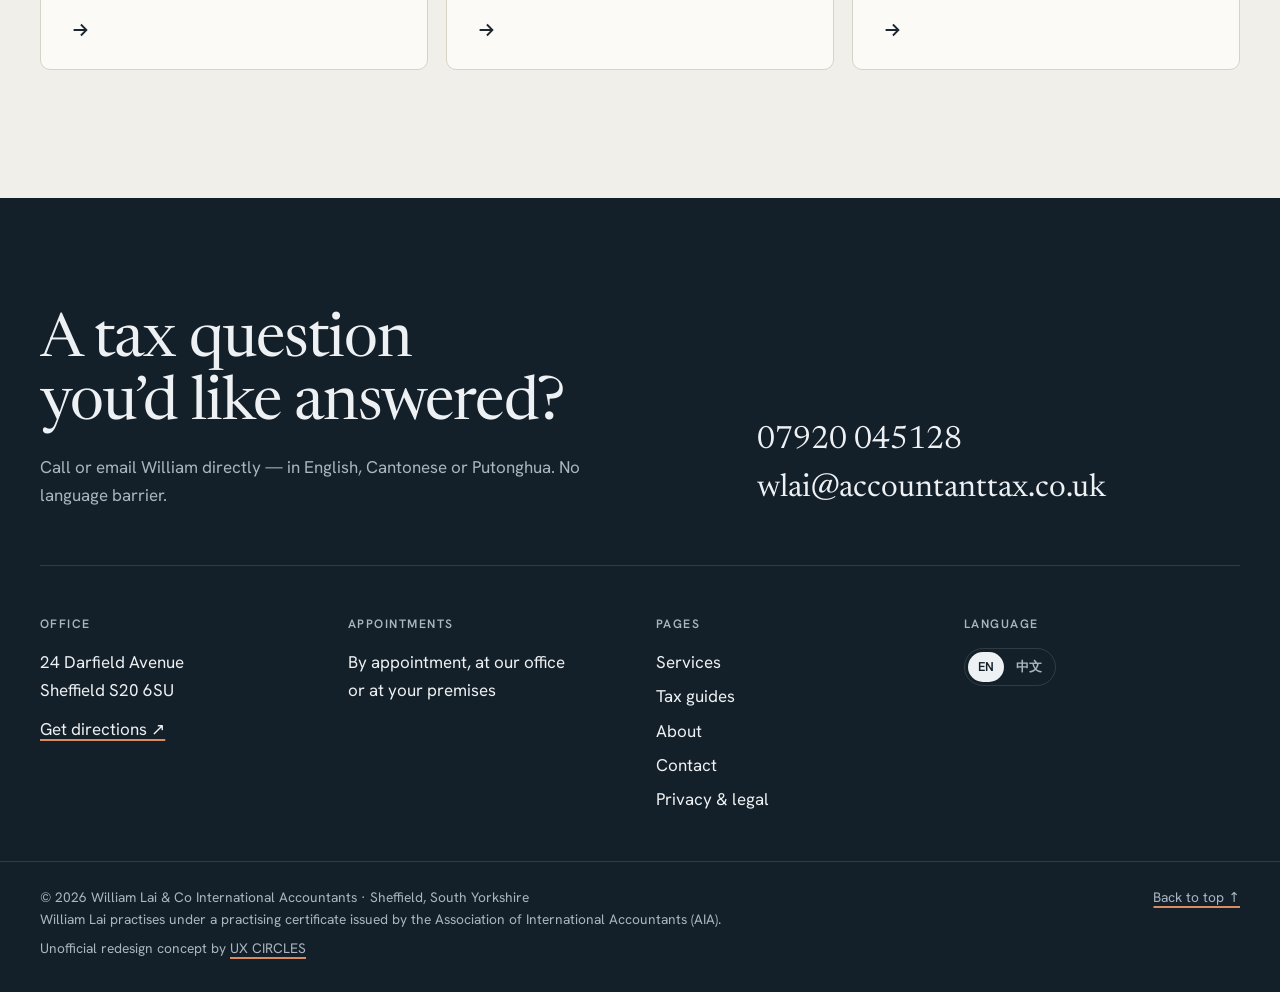
==== commit a36a1157: "Point UX Circles links to the professionals page Co-Authored-By: Claude Opus 5.5 <noreply@anthropic." ====
--- a/index.html
+++ b/index.html
@@ -29,7 +29,7 @@
 <div class="concept-bar" role="note">
   <div class="wrap concept-inner">
     <p><span class="concept-tag">Concept</span><span class="concept-long">Concept redesign. Not the <a href="https://accountanttax.co.uk/" target="_blank" rel="noopener">official William Lai &amp; Co website</a>.</span></p>
-    <a href="https://ux-circles.com/web" target="_blank" rel="noopener"><span class="concept-by">Designed by </span><strong>UX CIRCLES</strong> <svg viewBox="0 0 24 24" aria-hidden="true"><path d="M7 17 17 7M8 7h9v9"/></svg></a>
+    <a href="https://ux-circles.com/professionals" target="_blank" rel="noopener"><span class="concept-by">Designed by </span><strong>UX CIRCLES</strong> <svg viewBox="0 0 24 24" aria-hidden="true"><path d="M7 17 17 7M8 7h9v9"/></svg></a>
   </div>
 </div>
 <header class="site-header" data-header>
@@ -182,7 +182,7 @@
     </div>
   </div>
   <div class="wrap footer-base">
-    <span>© <span data-year>2026</span> William Lai &amp; Co International Accountants · Sheffield, South Yorkshire<br>William Lai practises under a practising certificate issued by the Association of International Accountants (AIA).<br><span class="concept-note">Unofficial redesign concept by <a class="u" href="https://ux-circles.com/web" target="_blank" rel="noopener">UX CIRCLES</a></span></span>
+    <span>© <span data-year>2026</span> William Lai &amp; Co International Accountants · Sheffield, South Yorkshire<br>William Lai practises under a practising certificate issued by the Association of International Accountants (AIA).<br><span class="concept-note">Unofficial redesign concept by <a class="u" href="https://ux-circles.com/professionals" target="_blank" rel="noopener">UX CIRCLES</a></span></span>
     <a href="#main" class="u">Back to top ↑</a>
   </div>
 </footer>
